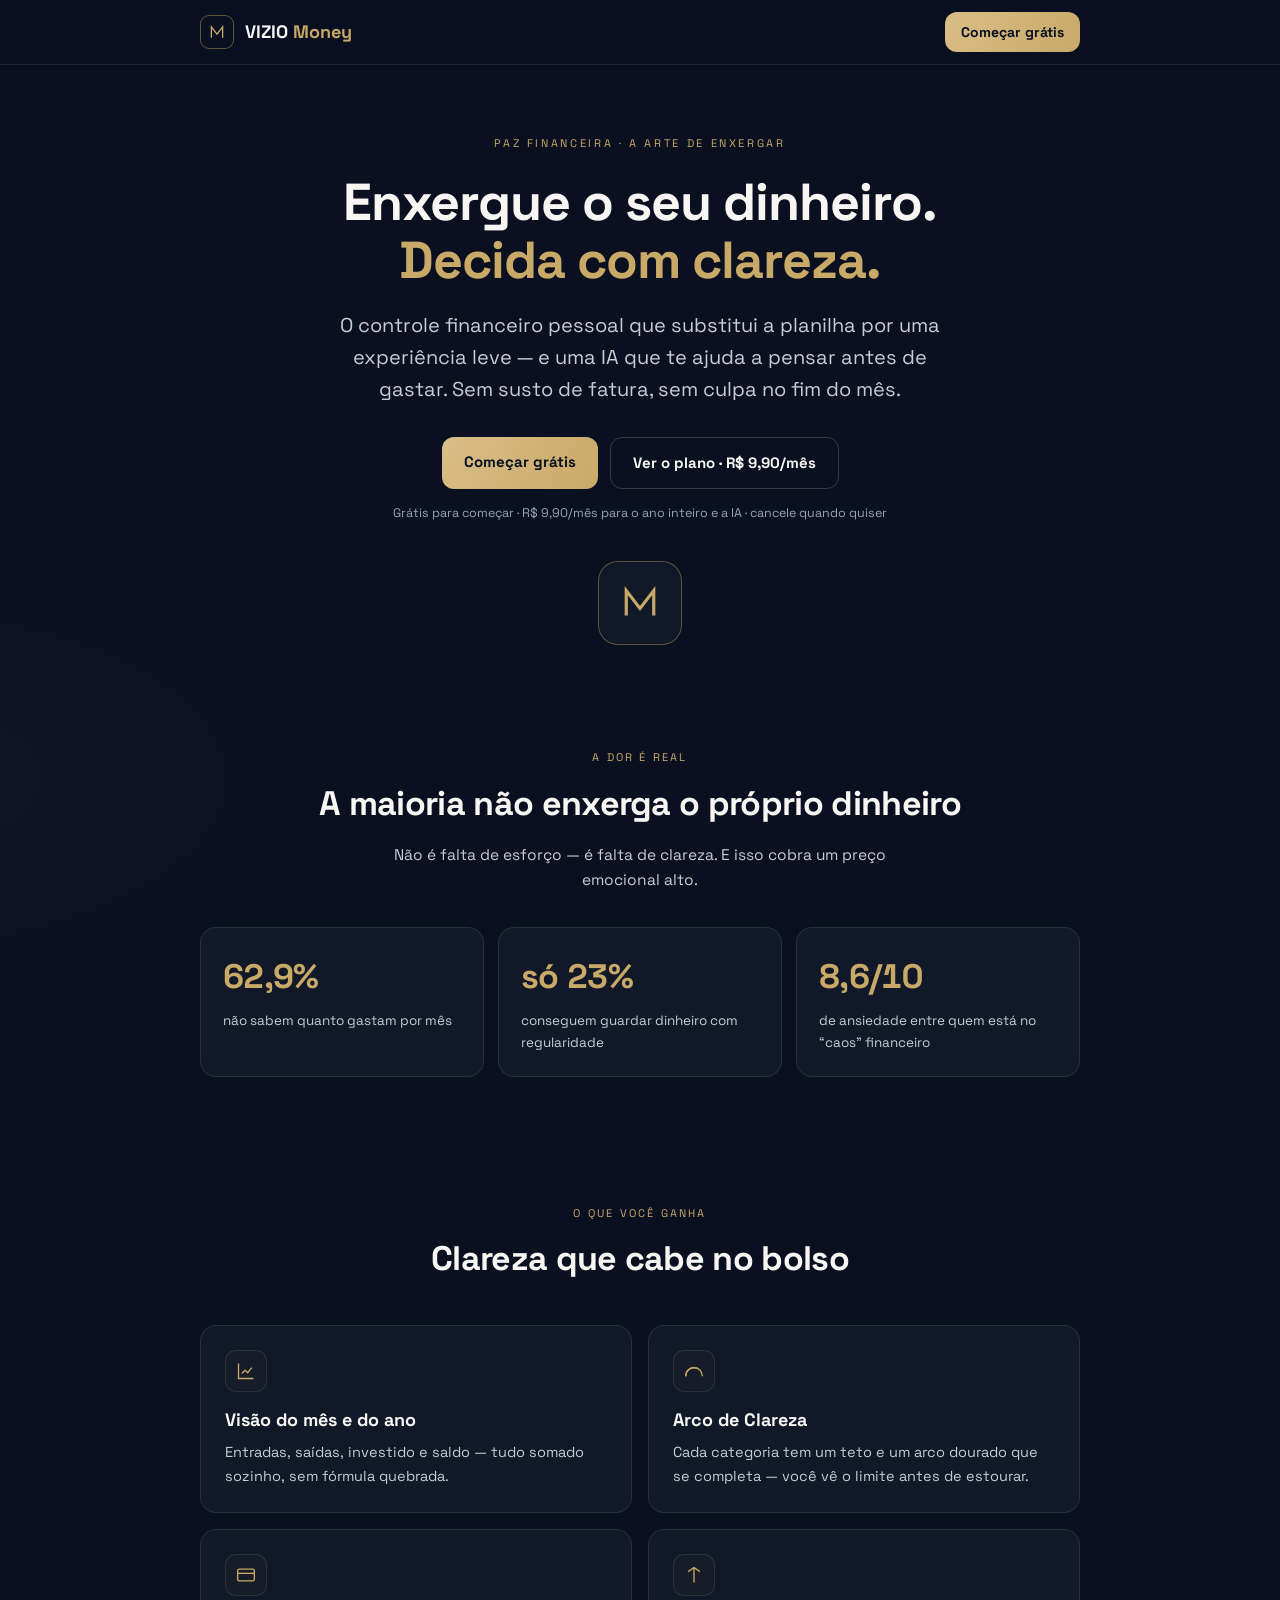
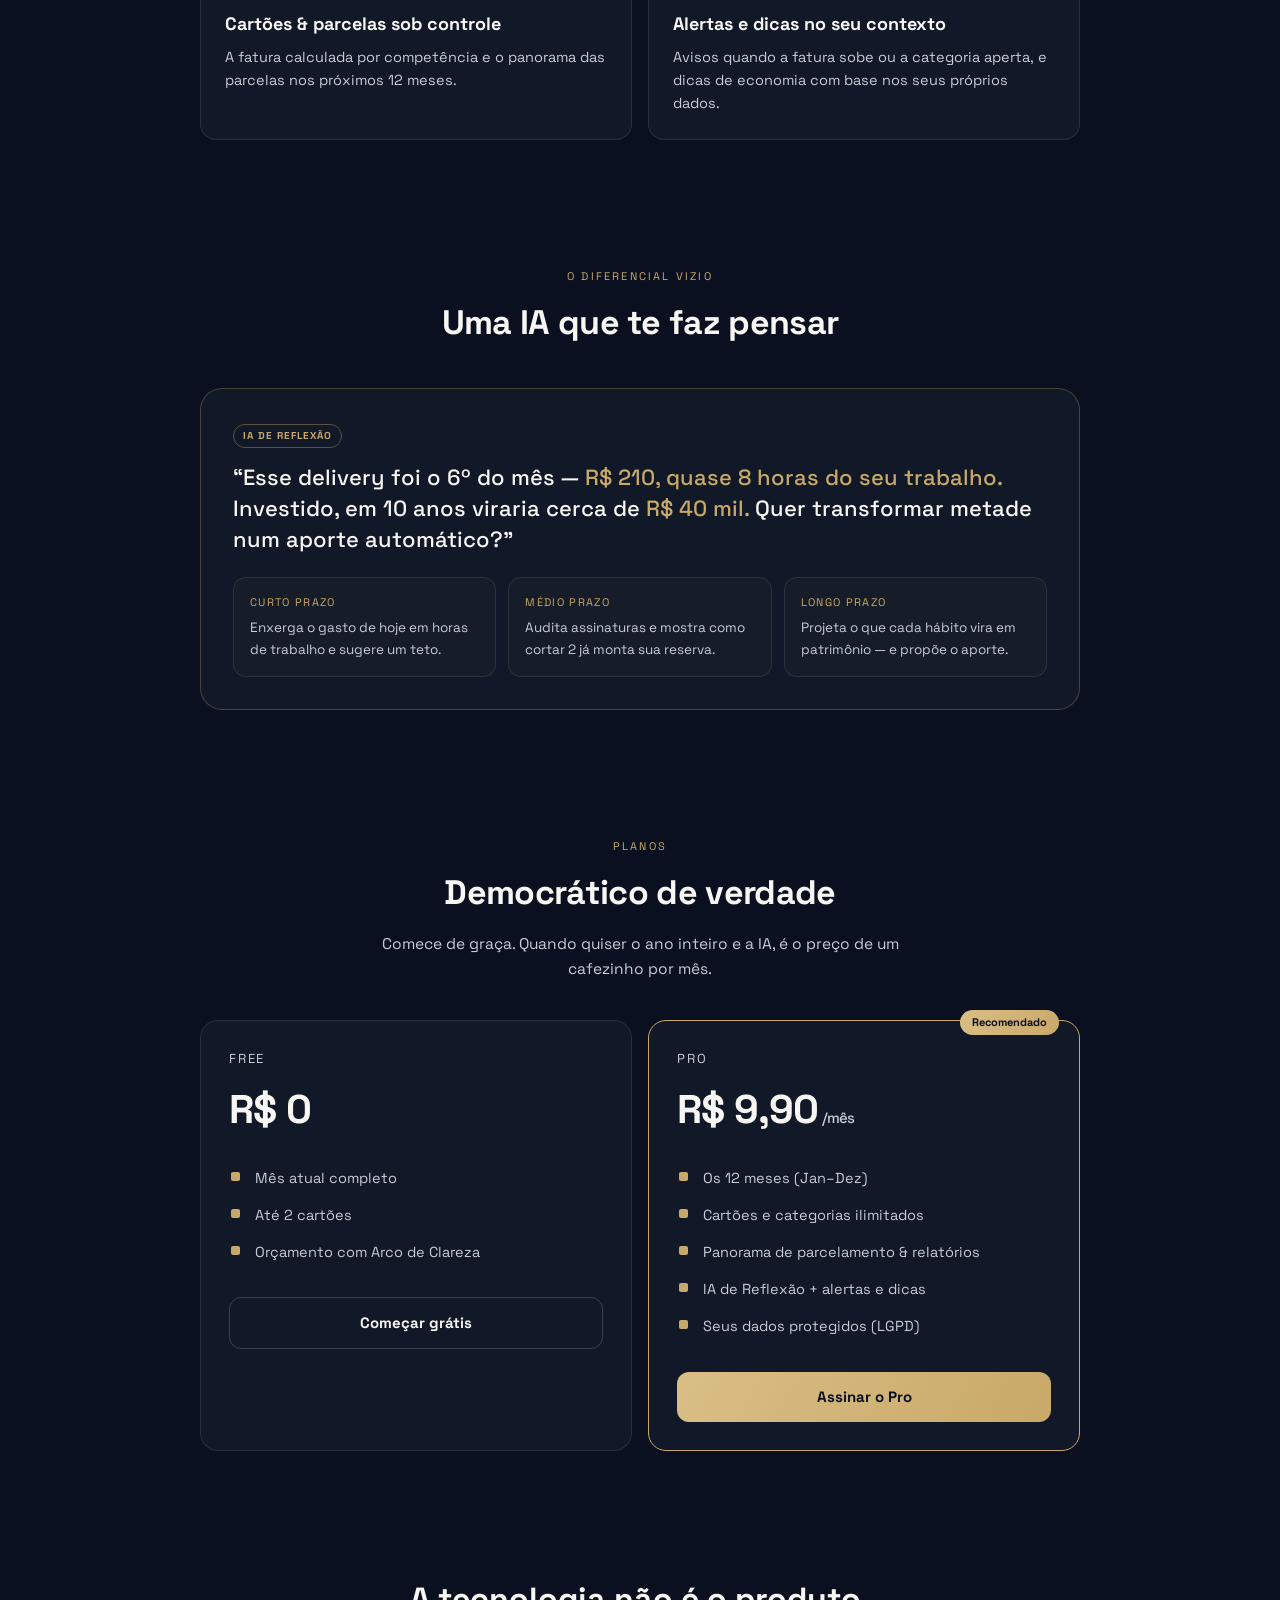
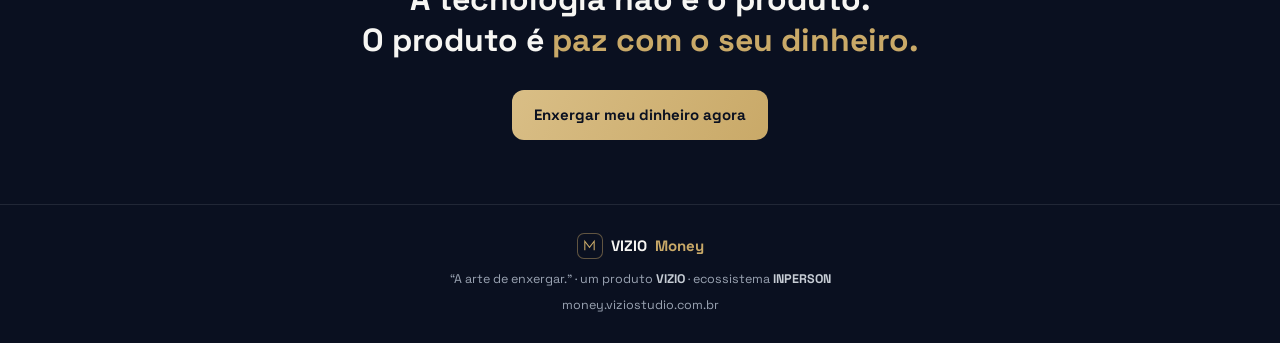
==== landing.html @ d31938aa "Deploy VIZIO Money" ====
<!DOCTYPE html>
<html lang="pt-BR">
<head>
<meta charset="UTF-8">
<meta name="viewport" content="width=device-width, initial-scale=1, viewport-fit=cover">
<meta name="theme-color" content="#0A1020">
<title>VIZIO Money — a arte de enxergar o seu dinheiro</title>
<meta name="description" content="Controle financeiro pessoal com clareza e paz. Veja para onde vai seu dinheiro, controle cartões e parcelas, e uma IA que te ajuda a decidir melhor. R$ 9,90/mês.">
<link rel="icon" href="brand/logo.svg">
<link rel="apple-touch-icon" href="brand/apple-touch-icon.png">
<link rel="preconnect" href="https://fonts.googleapis.com">
<link rel="preconnect" href="https://api.fontshare.com" crossorigin>
<link href="https://fonts.googleapis.com/css2?family=Space+Grotesk:wght@400;500;700&display=swap" rel="stylesheet">
<link rel="stylesheet" href="brand.css">
<style>
*{margin:0;padding:0;box-sizing:border-box}
html{scroll-behavior:smooth}
body{font-family:var(--font);color:var(--s600);background:var(--deep);-webkit-tap-highlight-color:transparent;
  background-image:radial-gradient(900px 380px at 100% -6%,rgba(201,169,104,.07),transparent 60%),
  radial-gradient(760px 360px at -10% 22%,rgba(199,205,213,.04),transparent 60%);line-height:1.6}
.disp{font-family:var(--font-display);color:var(--warm);letter-spacing:-.02em;line-height:1.12}
.num{font-variant-numeric:tabular-nums}
a{color:inherit;text-decoration:none}
.wrap{max-width:920px;margin:0 auto;padding:0 20px}
.sec{padding:64px 0}
@media(max-width:640px){.sec{padding:48px 0}}

/* nav */
.nav{position:sticky;top:0;z-index:30;background:rgba(10,16,32,.72);backdrop-filter:blur(12px);border-bottom:1px solid var(--line)}
.nav .row{max-width:920px;margin:0 auto;padding:12px 20px;display:flex;align-items:center;justify-content:space-between}
.mark{width:34px;height:34px;border-radius:9px;background:var(--deep);border:1px solid rgba(201,169,104,.45);display:flex;align-items:center;justify-content:center}
.brand{display:flex;align-items:center;gap:11px}
.bw{font-family:var(--font-display);font-weight:700;font-size:18px;color:var(--warm)}
.bw b{color:var(--gold)}
.btn{display:inline-block;border:none;border-radius:12px;padding:13px 22px;font-family:var(--font);font-weight:700;font-size:15px;cursor:pointer;transition:.15s;text-align:center}
.btn-gold{background:var(--grad-brand);color:#0A1020}
.btn-gold:hover{filter:brightness(1.05)}
.btn-ghost{background:transparent;color:var(--warm);border:1px solid var(--line2)}
.btn-ghost:hover{border-color:var(--gold);color:var(--gold)}
.nav .btn{padding:9px 16px;font-size:14px}
@media(max-width:520px){.nav .bw{font-size:16px} .nav .btn{padding:8px 13px;font-size:13px}}

/* hero */
.hero{text-align:center;padding:70px 0 40px}
.eyebrow{font-size:11px;letter-spacing:.24em;text-transform:uppercase;color:var(--gold);margin-bottom:20px}
.hero h1{font-size:clamp(30px,7vw,52px);color:var(--warm)}
.hero h1 .g{color:var(--gold)}
.hero p.lead{font-size:clamp(16px,2.4vw,20px);color:var(--mineral);max-width:30em;margin:20px auto 0}
.cta{display:flex;gap:12px;justify-content:center;flex-wrap:wrap;margin-top:32px}
.microcopy{font-size:12.5px;color:var(--s500);margin-top:14px}
.heroM{margin:38px auto 0;width:84px;height:84px;border-radius:20px;background:var(--night);border:1px solid rgba(201,169,104,.4);display:flex;align-items:center;justify-content:center}

/* stats */
.stats{display:grid;grid-template-columns:repeat(3,1fr);gap:14px}
@media(max-width:640px){.stats{grid-template-columns:1fr}}
.stat{background:var(--night);border:1px solid var(--line);border-radius:16px;padding:22px}
.stat .big{font-family:var(--font-display);font-weight:800;font-size:34px;color:var(--gold);letter-spacing:-.02em}
.stat .lab{font-size:13.5px;color:var(--mineral);margin-top:6px}
.section-eyebrow{font-size:11px;letter-spacing:.2em;text-transform:uppercase;color:var(--gold);text-align:center;margin-bottom:10px}
.section-title{font-family:var(--font-display);font-weight:700;font-size:clamp(24px,4vw,34px);color:var(--warm);text-align:center;letter-spacing:-.02em}
.section-sub{text-align:center;color:var(--mineral);max-width:34em;margin:12px auto 0;font-size:15.5px}

/* features */
.feats{display:grid;grid-template-columns:1fr 1fr;gap:16px;margin-top:38px}
@media(max-width:640px){.feats{grid-template-columns:1fr}}
.feat{background:var(--night);border:1px solid var(--line);border-radius:16px;padding:24px}
.feat.hi{border-color:rgba(201,169,104,.4);background:linear-gradient(180deg,rgba(201,169,104,.06),transparent)}
.feat .ic{width:42px;height:42px;border-radius:11px;background:var(--coal);border:1px solid var(--line);display:flex;align-items:center;justify-content:center;margin-bottom:14px}
.feat h3{font-family:var(--font-display);font-weight:700;font-size:18px;color:var(--warm);margin-bottom:7px}
.feat p{font-size:14.5px;color:var(--mineral)}
.feat .badge{display:inline-block;font-size:10px;font-weight:700;letter-spacing:.1em;text-transform:uppercase;color:var(--gold);border:1px solid rgba(201,169,104,.4);border-radius:999px;padding:3px 9px;margin-bottom:12px}

/* AI showcase */
.ai{background:var(--night);border:1px solid rgba(201,169,104,.3);border-radius:22px;padding:32px;margin-top:38px}
.ai .quote{font-family:var(--font-display);font-weight:500;font-size:clamp(17px,2.6vw,22px);color:var(--warm);line-height:1.4}
.ai .quote .g{color:var(--gold)}
.ai .lens{display:grid;grid-template-columns:repeat(3,1fr);gap:12px;margin-top:22px}
@media(max-width:640px){.ai .lens{grid-template-columns:1fr}}
.lensbox{background:var(--coal);border:1px solid var(--line);border-radius:13px;padding:16px}
.lensbox .t{font-size:11px;letter-spacing:.12em;text-transform:uppercase;color:var(--gold);margin-bottom:6px}
.lensbox .d{font-size:13.5px;color:var(--mineral)}

/* pricing */
.plans{display:grid;grid-template-columns:1fr 1fr;gap:16px;margin-top:38px}
@media(max-width:640px){.plans{grid-template-columns:1fr}}
.plan{background:var(--night);border:1px solid var(--line);border-radius:18px;padding:28px}
.plan.pro{border-color:var(--gold);position:relative}
.plan .tier{font-size:13px;letter-spacing:.14em;text-transform:uppercase;color:var(--mineral)}
.plan .price{font-family:var(--font-display);font-weight:800;font-size:40px;color:var(--warm);margin:8px 0 2px;letter-spacing:-.02em}
.plan .price small{font-size:15px;color:var(--mineral);font-weight:500}
.plan ul{list-style:none;margin:18px 0}
.plan li{padding:7px 0 7px 26px;position:relative;font-size:14.5px;color:var(--s600)}
.plan li::before{content:"";position:absolute;left:2px;top:12px;width:9px;height:9px;border-radius:2px;background:var(--gold)}
.plan .btn{width:100%;margin-top:8px}
.tagpro{position:absolute;top:-11px;right:20px;background:var(--grad-brand);color:#0A1020;font-size:11px;font-weight:700;padding:4px 12px;border-radius:999px}

/* closing */
.closing{text-align:center}
.closing .q{font-family:var(--font-display);font-weight:700;font-size:clamp(22px,4vw,32px);color:var(--warm);max-width:20em;margin:0 auto;line-height:1.3}
.closing .q .g{color:var(--gold)}

.foot{border-top:1px solid var(--line);padding:28px 0;color:var(--s500);font-size:12.5px;text-align:center}
.foot .bw{font-size:15px;justify-content:center;display:inline-flex;gap:8px;align-items:center;color:var(--warm)}
</style>
</head>
<body>

<nav class="nav"><div class="row">
  <a class="brand" href="#top">
    <span class="mark"><img src="brand/logo.svg" width="18" height="18" alt="VIZIO Money"></span>
    <span class="bw">VIZIO <b>Money</b></span>
  </a>
  <a class="btn btn-gold" href="index.html">Começar grátis</a>
</div></nav>

<div id="top" class="wrap">

  <header class="hero">
    <div class="eyebrow">Paz financeira · a arte de enxergar</div>
    <h1 class="disp">Enxergue o seu dinheiro.<br><span class="g">Decida com clareza.</span></h1>
    <p class="lead">O controle financeiro pessoal que substitui a planilha por uma experiência leve — e uma IA que te ajuda a pensar antes de gastar. Sem susto de fatura, sem culpa no fim do mês.</p>
    <div class="cta">
      <a class="btn btn-gold" href="index.html">Começar grátis</a>
      <a class="btn btn-ghost" href="#planos">Ver o plano · R$ 9,90/mês</a>
    </div>
    <div class="microcopy">Grátis para começar · R$ 9,90/mês para o ano inteiro e a IA · cancele quando quiser</div>
    <div class="heroM">
      <svg width="44" height="44" viewBox="0 0 32 32" aria-hidden="true"><path d="M6 25 V7 L16 20 L26 7 V25" fill="none" stroke="#C9A968" stroke-width="2.3" stroke-linejoin="miter"/></svg>
    </div>
  </header>

  <section class="sec">
    <div class="section-eyebrow">A dor é real</div>
    <h2 class="section-title">A maioria não enxerga o próprio dinheiro</h2>
    <p class="section-sub">Não é falta de esforço — é falta de clareza. E isso cobra um preço emocional alto.</p>
    <div class="stats" style="margin-top:34px">
      <div class="stat"><div class="big num">62,9%</div><div class="lab">não sabem quanto gastam por mês</div></div>
      <div class="stat"><div class="big num">só 23%</div><div class="lab">conseguem guardar dinheiro com regularidade</div></div>
      <div class="stat"><div class="big num">8,6/10</div><div class="lab">de ansiedade entre quem está no “caos” financeiro</div></div>
    </div>
  </section>

  <section class="sec">
    <div class="section-eyebrow">O que você ganha</div>
    <h2 class="section-title">Clareza que cabe no bolso</h2>
    <div class="feats">
      <div class="feat"><div class="ic"><svg width="20" height="20" viewBox="0 0 24 24" fill="none" stroke="#C9A968" stroke-width="1.6"><path d="M3 3v18h18"/><path d="M7 15l4-4 3 3 5-6"/></svg></div>
        <h3>Visão do mês e do ano</h3><p>Entradas, saídas, investido e saldo — tudo somado sozinho, sem fórmula quebrada.</p></div>
      <div class="feat"><div class="ic"><svg width="20" height="20" viewBox="0 0 46 30" fill="none" stroke="#C9A968" stroke-width="3" stroke-linecap="round"><path d="M4 26 A19 19 0 0 1 42 26"/><path d="M4 26 A19 19 0 0 1 30 9"/></svg></div>
        <h3>Arco de Clareza</h3><p>Cada categoria tem um teto e um arco dourado que se completa — você vê o limite antes de estourar.</p></div>
      <div class="feat"><div class="ic"><svg width="20" height="20" viewBox="0 0 24 24" fill="none" stroke="#C9A968" stroke-width="1.6"><rect x="2" y="5" width="20" height="14" rx="2"/><path d="M2 10h20"/></svg></div>
        <h3>Cartões & parcelas sob controle</h3><p>A fatura calculada por competência e o panorama das parcelas nos próximos 12 meses.</p></div>
      <div class="feat"><div class="ic"><svg width="20" height="20" viewBox="0 0 24 24" fill="none" stroke="#C9A968" stroke-width="1.6"><path d="M12 3v18M5 8l7-5 7 5"/></svg></div>
        <h3>Alertas e dicas no seu contexto</h3><p>Avisos quando a fatura sobe ou a categoria aperta, e dicas de economia com base nos seus próprios dados.</p></div>
    </div>
  </section>

  <section class="sec">
    <div class="section-eyebrow">O diferencial VIZIO</div>
    <h2 class="section-title">Uma IA que te faz pensar</h2>
    <div class="ai">
      <span class="badge" style="display:inline-block;font-size:10px;font-weight:700;letter-spacing:.1em;text-transform:uppercase;color:var(--gold);border:1px solid rgba(201,169,104,.4);border-radius:999px;padding:3px 9px;margin-bottom:14px">IA de Reflexão</span>
      <p class="quote">“Esse delivery foi o 6º do mês — <span class="g">R$ 210, quase 8 horas do seu trabalho.</span> Investido, em 10 anos viraria cerca de <span class="g">R$ 40 mil.</span> Quer transformar metade num aporte automático?”</p>
      <div class="lens">
        <div class="lensbox"><div class="t">Curto prazo</div><div class="d">Enxerga o gasto de hoje em horas de trabalho e sugere um teto.</div></div>
        <div class="lensbox"><div class="t">Médio prazo</div><div class="d">Audita assinaturas e mostra como cortar 2 já monta sua reserva.</div></div>
        <div class="lensbox"><div class="t">Longo prazo</div><div class="d">Projeta o que cada hábito vira em patrimônio — e propõe o aporte.</div></div>
      </div>
    </div>
  </section>

  <section class="sec" id="planos">
    <div class="section-eyebrow">Planos</div>
    <h2 class="section-title">Democrático de verdade</h2>
    <p class="section-sub">Comece de graça. Quando quiser o ano inteiro e a IA, é o preço de um cafezinho por mês.</p>
    <div class="plans">
      <div class="plan">
        <div class="tier">Free</div>
        <div class="price">R$ 0</div>
        <ul>
          <li>Mês atual completo</li>
          <li>Até 2 cartões</li>
          <li>Orçamento com Arco de Clareza</li>
        </ul>
        <a class="btn btn-ghost" href="index.html">Começar grátis</a>
      </div>
      <div class="plan pro">
        <span class="tagpro">Recomendado</span>
        <div class="tier">Pro</div>
        <div class="price">R$ 9,90<small> /mês</small></div>
        <ul>
          <li>Os 12 meses (Jan–Dez)</li>
          <li>Cartões e categorias ilimitados</li>
          <li>Panorama de parcelamento & relatórios</li>
          <li>IA de Reflexão + alertas e dicas</li>
          <li>Seus dados protegidos (LGPD)</li>
        </ul>
        <a class="btn btn-gold" href="index.html" data-stripe="placeholder">Assinar o Pro</a>
      </div>
    </div>
  </section>

  <section class="sec closing">
    <p class="q">A tecnologia não é o produto.<br>O produto é <span class="g">paz com o seu dinheiro.</span></p>
    <div class="cta" style="margin-top:28px">
      <a class="btn btn-gold" href="index.html">Enxergar meu dinheiro agora</a>
    </div>
  </section>

</div>

<footer class="foot">
  <div class="bw"><span class="mark" style="width:26px;height:26px;border-radius:7px"><img src="brand/logo.svg" width="15" height="15" alt=""></span> VIZIO <b style="color:var(--gold)">Money</b></div>
  <p style="margin-top:10px">“A arte de enxergar.” · um produto <b style="color:var(--mineral)">VIZIO</b> · ecossistema <b style="color:var(--mineral)">INPERSON</b></p>
  <p style="margin-top:6px">money.viziostudio.com.br</p>
</footer>

</body>
</html>
---- brand.css ----
/* ==========================================================================
   VIZIO MONEY — brand.css  (IDENTIDADE OFICIAL v1 · DARK PREMIUM)
   "A arte de enxergar."  ·  Categoria: Paz Financeira
   Baseado no Brand OS v0.1 do cliente + refinamento v0.2 aprovado.
   Para reskin: altere APENAS este arquivo + brand/logo.svg.
   ========================================================================== */

/* ---- Satoshi (display) via Fontshare ; Space Grotesk (UI) via Google ---- */
@font-face{font-family:'Satoshi';src:url('https://api.fontshare.com/v2/fonts/satoshi/fonts/satoshi-regular.woff2') format('woff2');font-weight:400;font-display:swap}
@font-face{font-family:'Satoshi';src:url('https://api.fontshare.com/v2/fonts/satoshi/fonts/satoshi-medium.woff2') format('woff2');font-weight:500;font-display:swap}
@font-face{font-family:'Satoshi';src:url('https://api.fontshare.com/v2/fonts/satoshi/fonts/satoshi-bold.woff2') format('woff2');font-weight:700;font-display:swap}

:root{
  /* ---- Base escura (a marca vive no escuro ~92%) ---- */
  --deep:#0A1020;      /* Azul Profundo — fundo base */
  --night:#111827;     /* Azul Noite — superfícies */
  --coal:#161C28;      /* Carvão azulado — superfície 2 / chips */
  --bg:#0A1020;
  --surface:#111827;

  /* ---- Ouro discreto (acento raro <8%: foco, valor, conquista) ---- */
  --brand:#C9A968; --brand-2:#D9BE86; --brand-deep:#B4914F;
  --brand-soft:rgba(201,169,104,.14);
  --grad-brand:linear-gradient(120deg,#D9BE86 0%,#C9A968 100%);
  --gold:#C9A968; --gold-soft:rgba(201,169,104,.14);

  /* ---- Tinta & neutros (texto claro sobre escuro) ---- */
  --warm:#F7F6F3;      /* Branco Quente */
  --sand:#EBE2D6;      /* Areia */
  --mineral:#C7CDD5;   /* Cinza Mineral */
  --ink:#F7F6F3; --s700:#E7EAF0; --s600:#C7CDD5; --s500:#9AA3B2; --s400:#6B7486;
  --s300:#2A3242; --s200:#1C2330; --s100:#161C28;
  --line:rgba(199,205,213,.12); --line2:rgba(199,205,213,.22);
  --white:#F7F6F3;

  /* ---- Semáforo financeiro (contido, dentro da paleta) ---- */
  --grow:#5FA98A; --grow-soft:rgba(95,169,138,.16);
  --amber:#C9A968; --amber-soft:rgba(201,169,104,.16);
  --pos:#5FA98A; --pos-bg:rgba(95,169,138,.16);
  --warn:#C9A968; --warn-bg:rgba(201,169,104,.16);
  --neg:#D9756A; --neg-bg:rgba(217,117,106,.16);

  /* ---- Arco de Clareza (motivo-assinatura; antes “fases da lua”) ---- */
  --arc-track:#2A3242; --arc-1:#5FA98A; --arc-2:#C9A968; --arc-3:#C9A968; --arc-4:#D9756A;
  /* compat com JS antigo (fases) — mapeadas ao arco */
  --moon-0:#2A3242; --moon-1:#5FA98A; --moon-2:#C9A968; --moon-3:#C9A968; --moon-4:#D9756A;

  /* ---- Tipografia ---- */
  --font:'Space Grotesk','Segoe UI',system-ui,-apple-system,sans-serif;
  --font-display:'Satoshi','Space Grotesk',system-ui,sans-serif;

  /* ---- Raio & sombra (sombras discretas no escuro) ---- */
  --r-sm:8px; --r-md:12px; --r-lg:16px; --r-full:999px;
  --sh-sm:0 1px 2px rgba(0,0,0,.35);
  --sh-md:0 6px 20px rgba(0,0,0,.4);
  --sh-lg:0 18px 50px rgba(0,0,0,.55);
}

/* ---- Lockup de marca (topbar) ---- */
.brand-lockup{display:inline-flex;align-items:center;gap:11px;text-decoration:none}
.brand-mark{width:34px;height:34px;border-radius:9px;background:var(--deep);border:1px solid rgba(201,169,104,.45);
  display:flex;align-items:center;justify-content:center}
.brand-mark svg,.brand-mark img{display:block}
.brand-word{font-family:var(--font-display);font-weight:700;font-size:18px;letter-spacing:.01em;color:var(--warm);line-height:1}
.brand-word b{color:var(--gold);font-weight:700}
.brand-badge{font-family:var(--font);font-size:10px;font-weight:500;color:var(--mineral)}
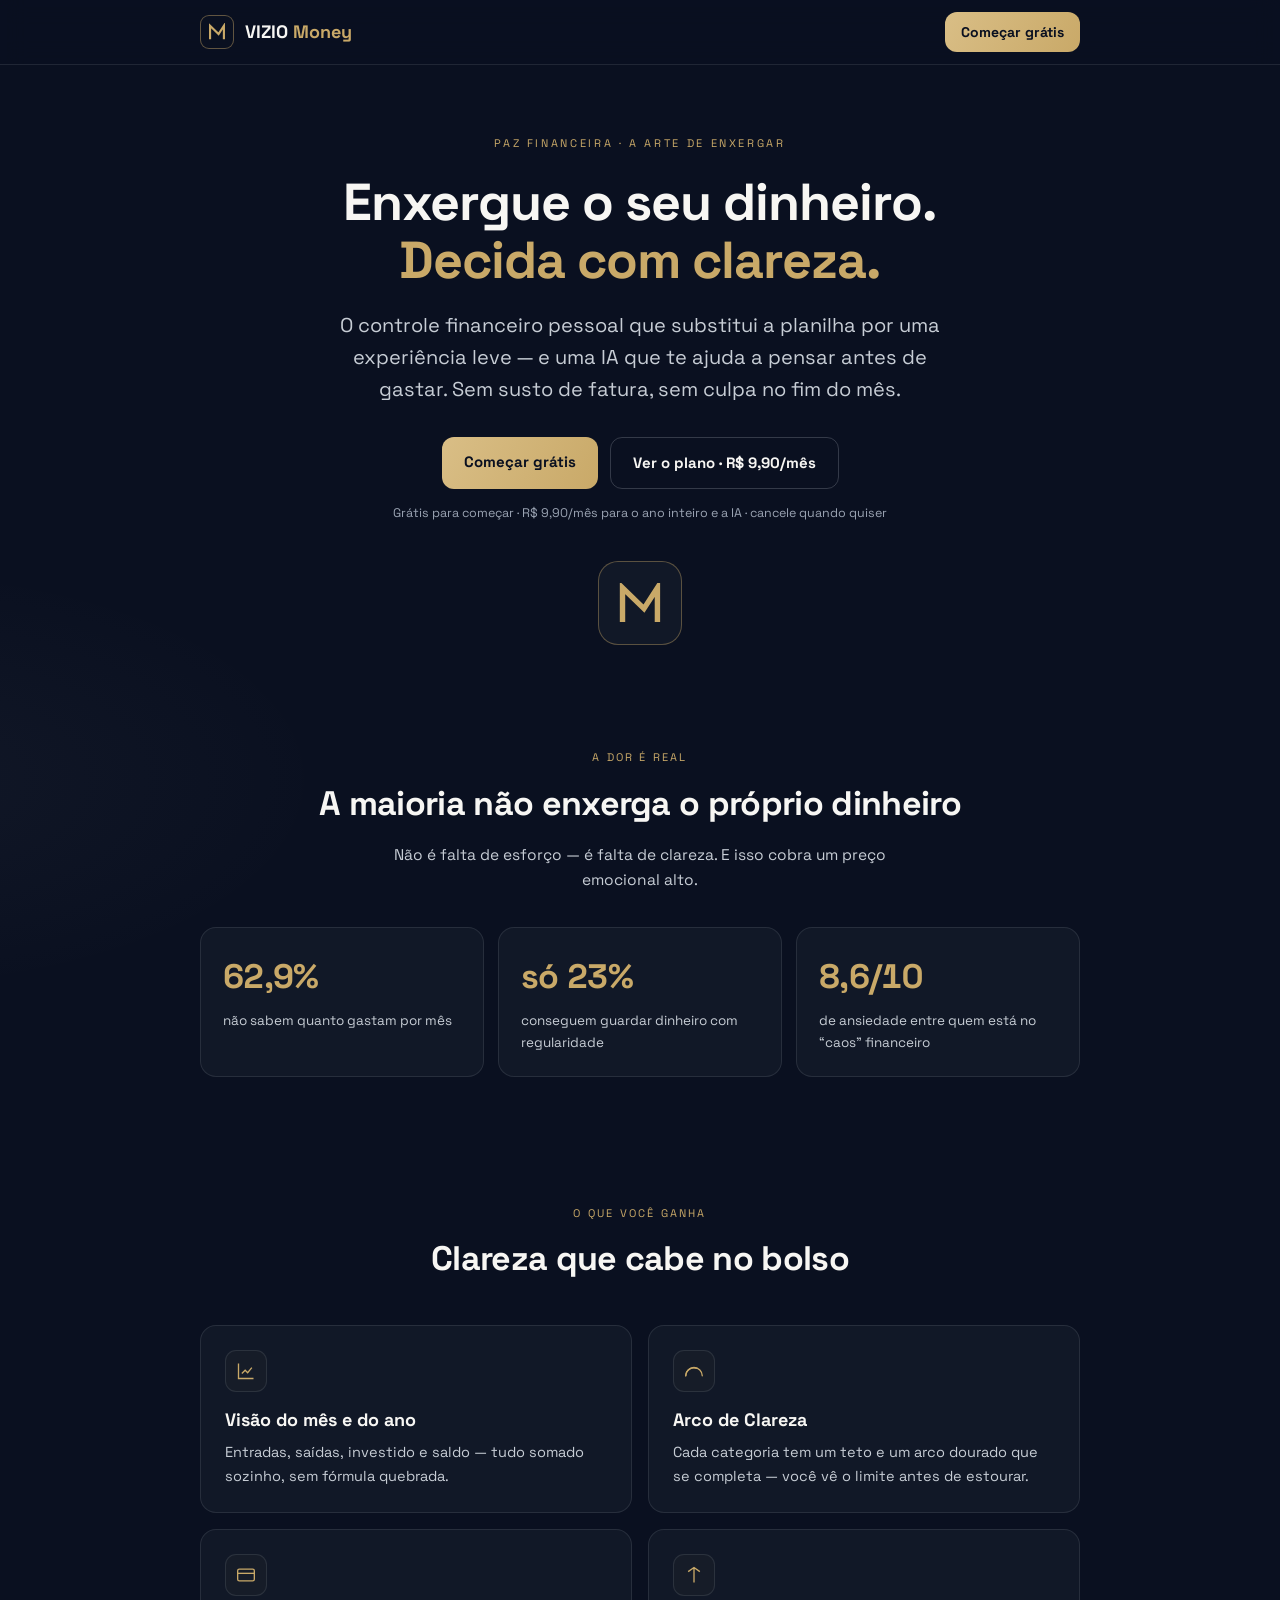
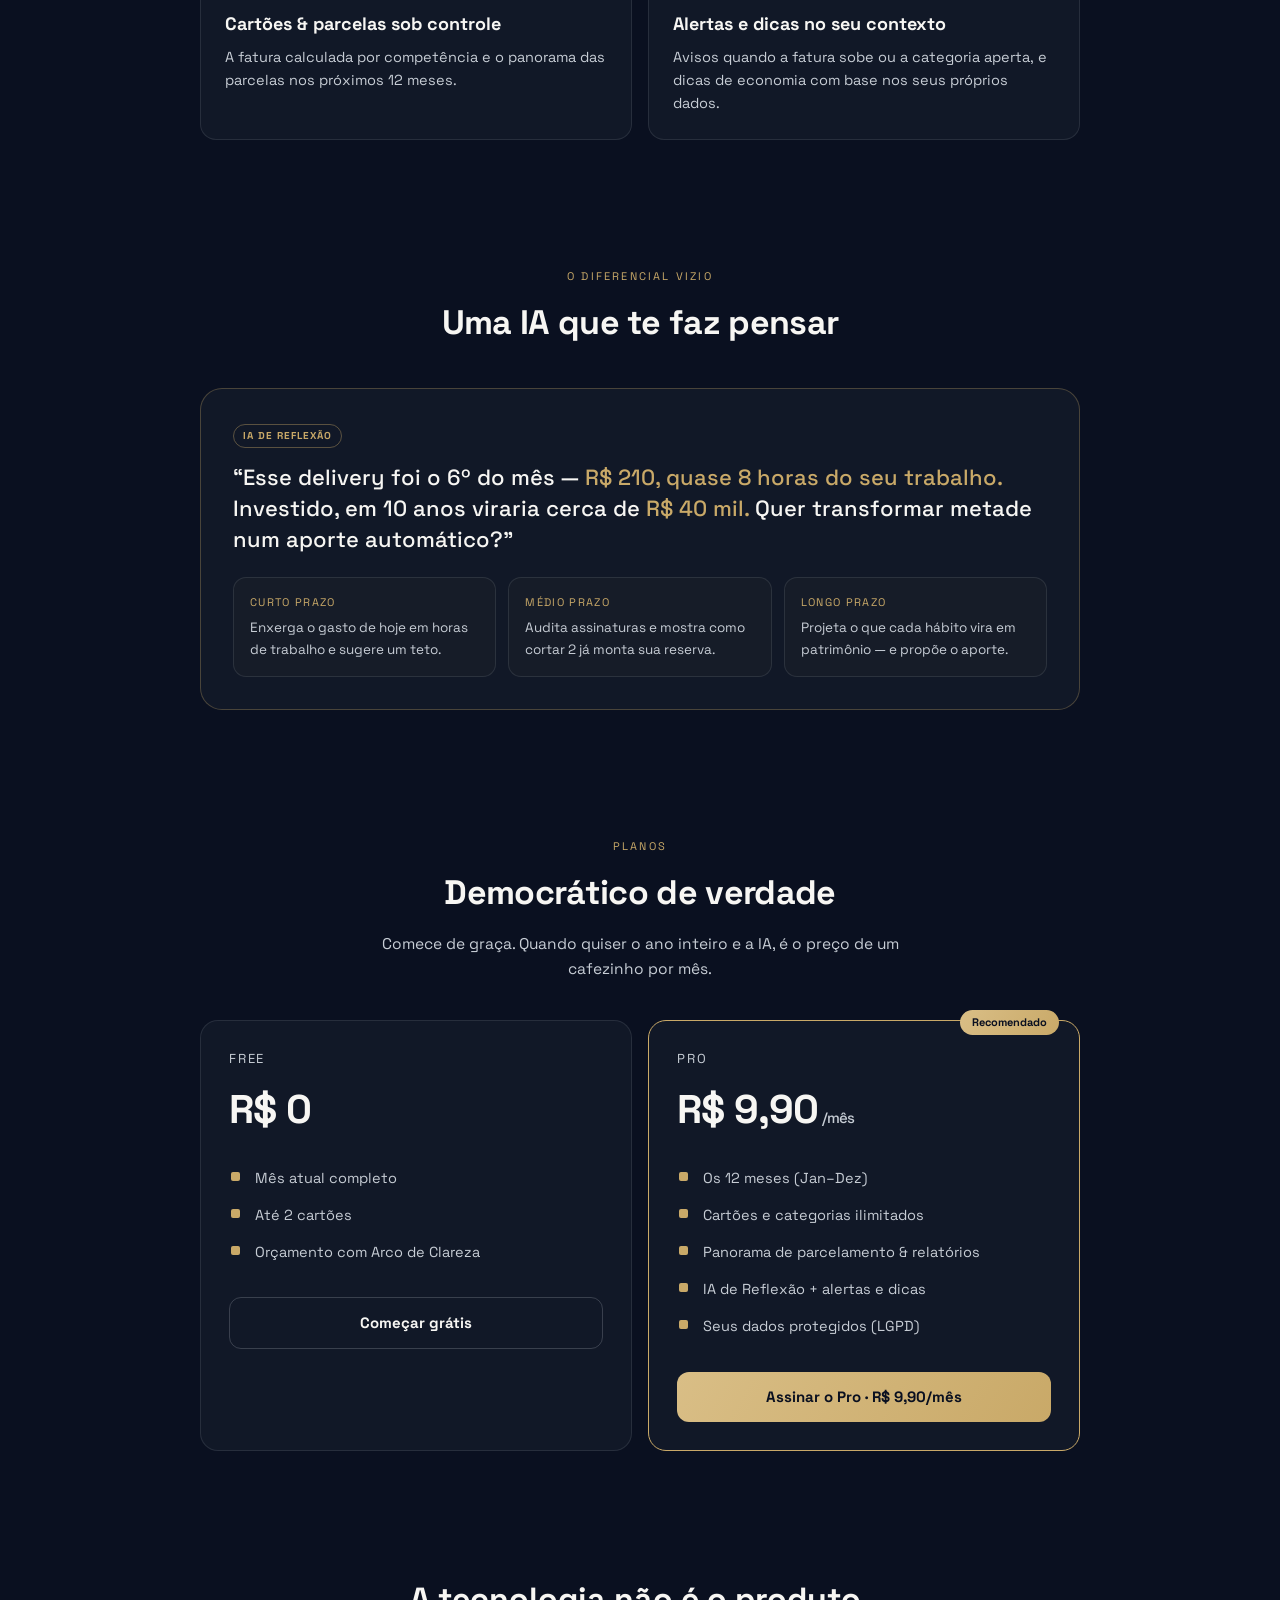
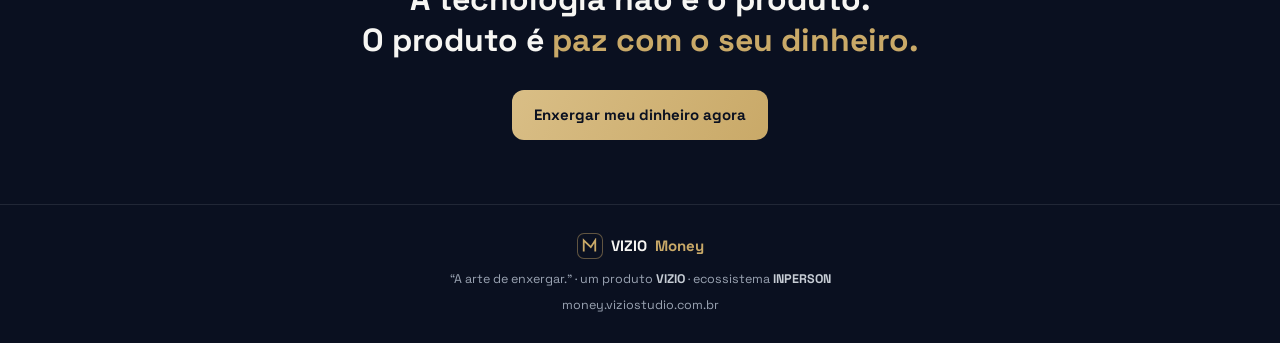
==== commit 4819ba58: "Deploy VIZIO Money" ====
--- a/landing.html
+++ b/landing.html
@@ -125,7 +125,7 @@
     </div>
     <div class="microcopy">Grátis para começar · R$ 9,90/mês para o ano inteiro e a IA · cancele quando quiser</div>
     <div class="heroM">
-      <svg width="44" height="44" viewBox="0 0 32 32" aria-hidden="true"><path d="M6 25 V7 L16 20 L26 7 V25" fill="none" stroke="#C9A968" stroke-width="2.3" stroke-linejoin="miter"/></svg>
+      <svg width="46" height="41" viewBox="-42 -32 719 646" fill="none" aria-hidden="true"><path d="M42 582 V44 L380 372 L592 44 V582" stroke="#C9A968" stroke-width="85" stroke-linejoin="miter" stroke-linecap="butt" stroke-miterlimit="12"/></svg>
     </div>
   </header>
 
@@ -195,7 +195,9 @@
           <li>IA de Reflexão + alertas e dicas</li>
           <li>Seus dados protegidos (LGPD)</li>
         </ul>
-        <a class="btn btn-gold" href="index.html" data-stripe="placeholder">Assinar o Pro</a>
+        <!-- Vai pelo app de propósito: o login vincula o pagamento ao usuário
+             (client_reference_id) para o webhook do Stripe ativar o Pro certo. -->
+        <a class="btn btn-gold" href="index.html?assinar=1">Assinar o Pro · R$ 9,90/mês</a>
       </div>
     </div>
   </section>
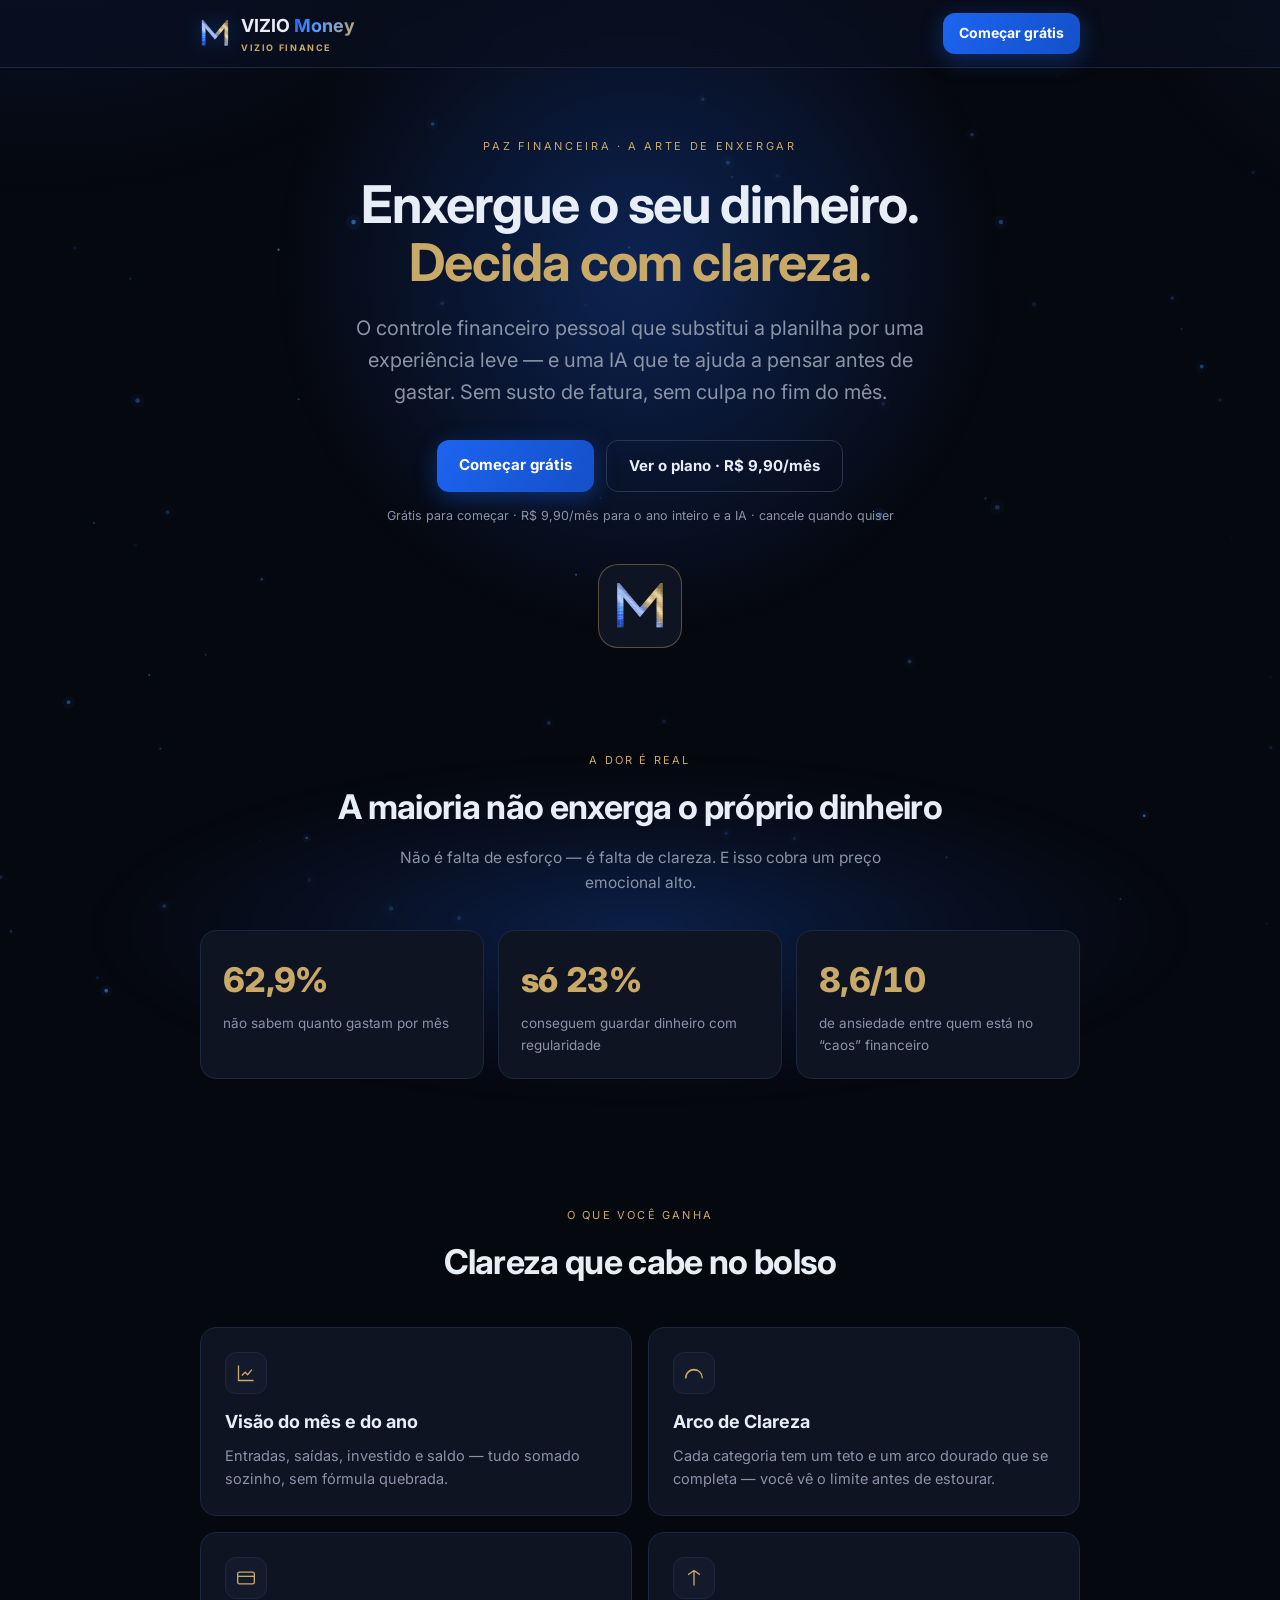
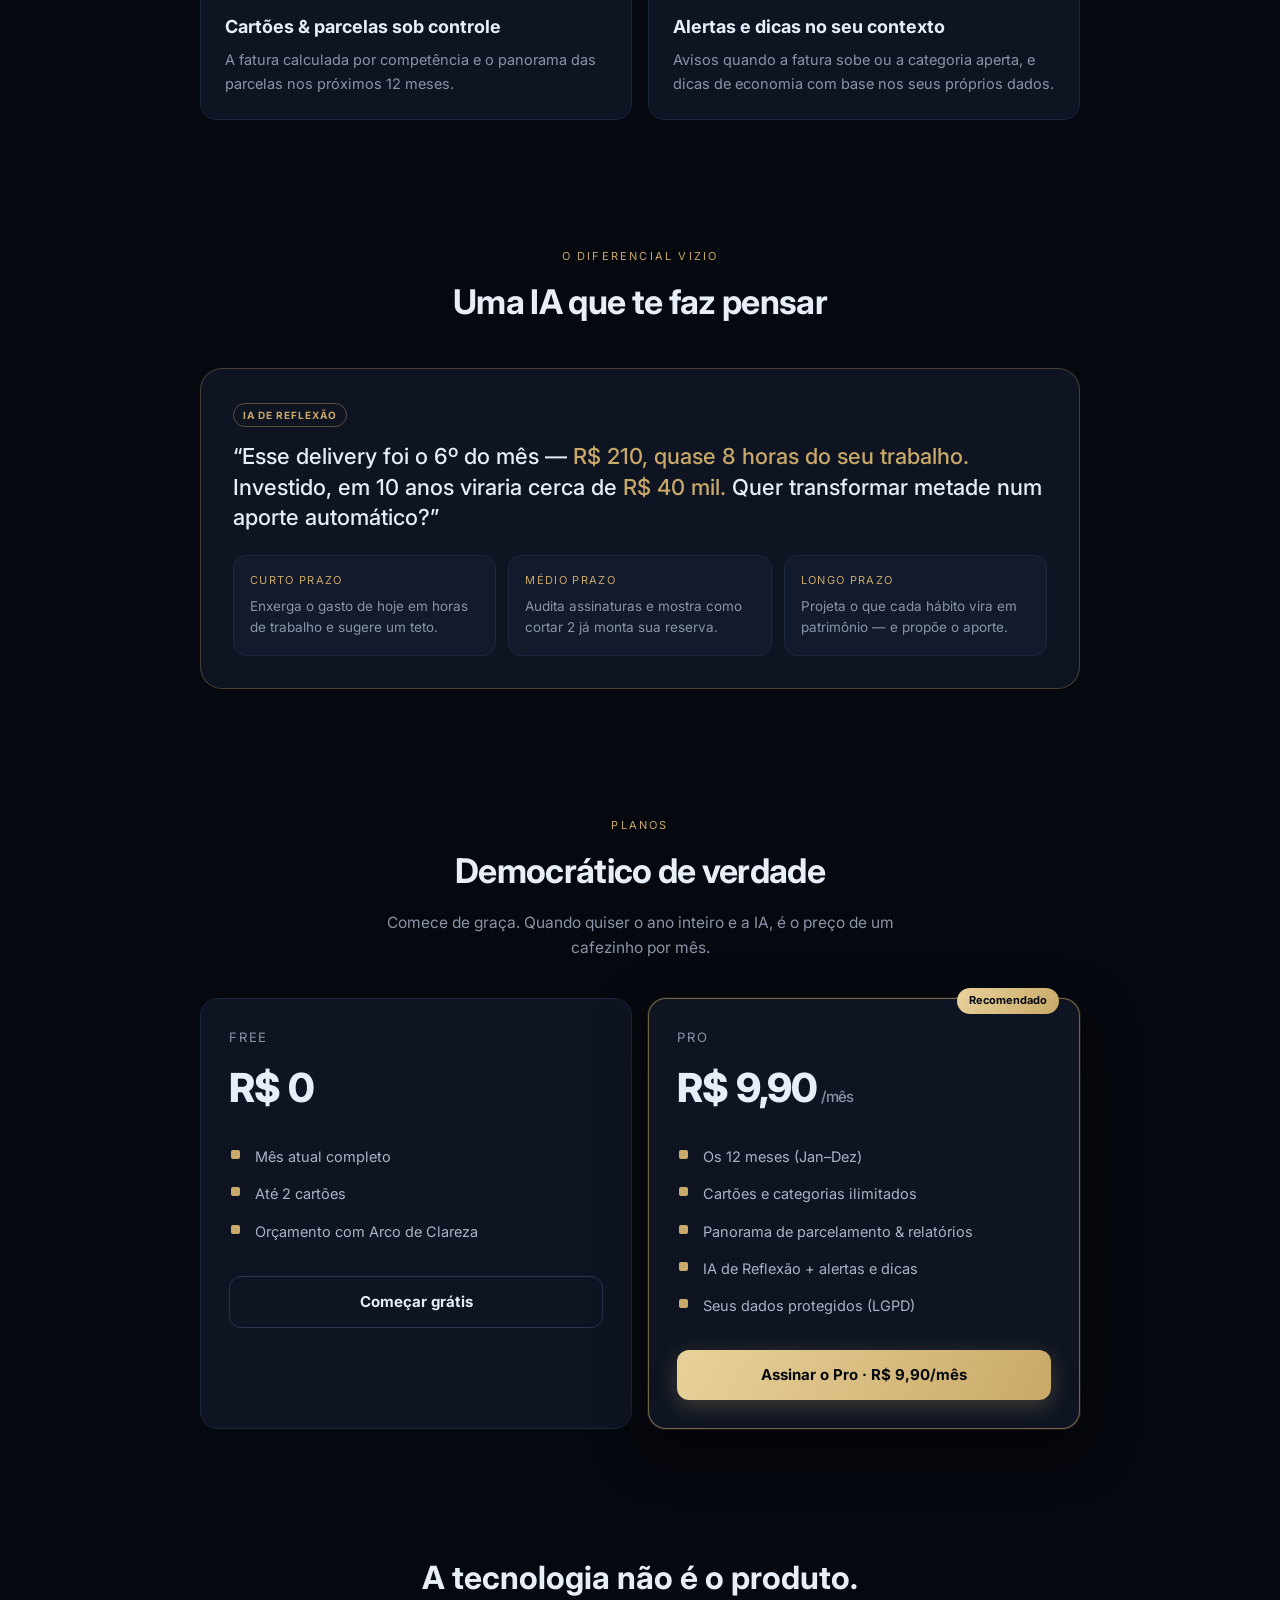
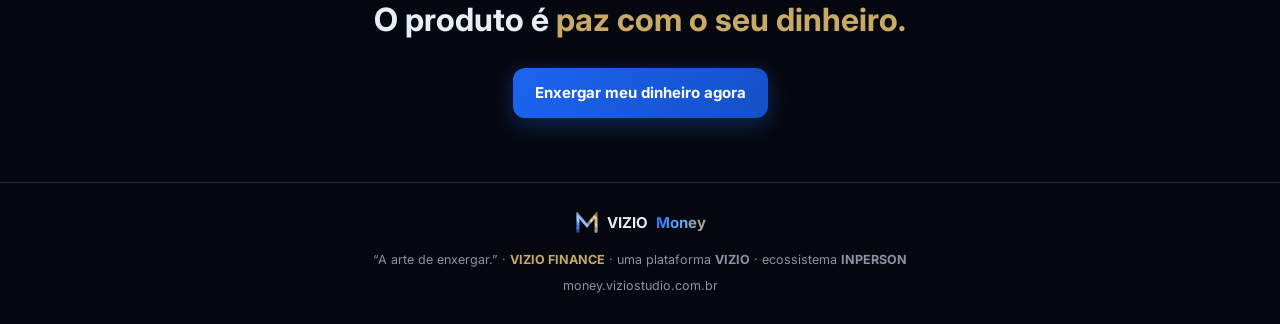
==== commit be47e452: "Deploy VIZIO Money" ====
--- a/landing.html
+++ b/landing.html
@@ -3,21 +3,21 @@
 <head>
 <meta charset="UTF-8">
 <meta name="viewport" content="width=device-width, initial-scale=1, viewport-fit=cover">
-<meta name="theme-color" content="#0A1020">
-<title>VIZIO Money — a arte de enxergar o seu dinheiro</title>
-<meta name="description" content="Controle financeiro pessoal com clareza e paz. Veja para onde vai seu dinheiro, controle cartões e parcelas, e uma IA que te ajuda a decidir melhor. R$ 9,90/mês.">
+<meta name="theme-color" content="#06080F">
+<title>VIZIO Money — VIZIO FINANCE</title>
+<meta name="description" content="Controle financeiro pessoal com clareza e paz. Veja para onde vai seu dinheiro, controle cartões e parcelas, e uma IA que te ajuda a decidir melhor. R$ 9,90/mês. Um produto VIZIO FINANCE · INPERSON.">
 <link rel="icon" href="brand/logo.svg">
 <link rel="apple-touch-icon" href="brand/apple-touch-icon.png">
 <link rel="preconnect" href="https://fonts.googleapis.com">
-<link rel="preconnect" href="https://api.fontshare.com" crossorigin>
-<link href="https://fonts.googleapis.com/css2?family=Space+Grotesk:wght@400;500;700&display=swap" rel="stylesheet">
-<link rel="stylesheet" href="brand.css">
+<link rel="preconnect" href="https://fonts.gstatic.com" crossorigin>
+<link href="https://fonts.googleapis.com/css2?family=Inter:wght@400;500;600;700;800&display=swap" rel="stylesheet">
+<link rel="stylesheet" href="brand.css?v=0.3">
 <style>
 *{margin:0;padding:0;box-sizing:border-box}
 html{scroll-behavior:smooth}
-body{font-family:var(--font);color:var(--s600);background:var(--deep);-webkit-tap-highlight-color:transparent;
-  background-image:radial-gradient(900px 380px at 100% -6%,rgba(201,169,104,.07),transparent 60%),
-  radial-gradient(760px 360px at -10% 22%,rgba(199,205,213,.04),transparent 60%);line-height:1.6}
+/* A luz vem do MODO AURA v3 (aura.js), não de gradientes locais. */
+body{font-family:var(--font);color:var(--s600);background:var(--deep);-webkit-tap-highlight-color:transparent;line-height:1.6}
+.nav,.wrap,.foot{position:relative;z-index:1}   /* conteúdo acima da luz (regra AURA) */
 .disp{font-family:var(--font-display);color:var(--warm);letter-spacing:-.02em;line-height:1.12}
 .num{font-variant-numeric:tabular-nums}
 a{color:inherit;text-decoration:none}
@@ -33,10 +33,13 @@
 .bw{font-family:var(--font-display);font-weight:700;font-size:18px;color:var(--warm)}
 .bw b{color:var(--gold)}
 .btn{display:inline-block;border:none;border-radius:12px;padding:13px 22px;font-family:var(--font);font-weight:700;font-size:15px;cursor:pointer;transition:.15s;text-align:center}
-.btn-gold{background:var(--grad-brand);color:#0A1020}
-.btn-gold:hover{filter:brightness(1.05)}
+/* Azul = ação da marca. Ouro = dinheiro (assinar/valor). Nunca trocar. */
+.btn-gold{background:var(--grad-brand);color:#fff;box-shadow:0 6px 22px rgba(28,100,240,.35)}
+.btn-gold:hover{filter:brightness(1.08)}
+.btn-money{background:var(--grad-gold);color:#06080F;box-shadow:0 6px 22px rgba(201,169,104,.28)}
+.btn-money:hover{filter:brightness(1.05)}
 .btn-ghost{background:transparent;color:var(--warm);border:1px solid var(--line2)}
-.btn-ghost:hover{border-color:var(--gold);color:var(--gold)}
+.btn-ghost:hover{border-color:var(--brand-2);color:var(--brand-2)}
 .nav .btn{padding:9px 16px;font-size:14px}
 @media(max-width:520px){.nav .bw{font-size:16px} .nav .btn{padding:8px 13px;font-size:13px}}
 
@@ -84,7 +87,7 @@
 .plans{display:grid;grid-template-columns:1fr 1fr;gap:16px;margin-top:38px}
 @media(max-width:640px){.plans{grid-template-columns:1fr}}
 .plan{background:var(--night);border:1px solid var(--line);border-radius:18px;padding:28px}
-.plan.pro{border-color:var(--gold);position:relative}
+.plan.pro{border-color:rgba(201,169,104,.55);position:relative;box-shadow:0 0 0 1px rgba(201,169,104,.12),0 18px 50px rgba(0,0,0,.5)}
 .plan .tier{font-size:13px;letter-spacing:.14em;text-transform:uppercase;color:var(--mineral)}
 .plan .price{font-family:var(--font-display);font-weight:800;font-size:40px;color:var(--warm);margin:8px 0 2px;letter-spacing:-.02em}
 .plan .price small{font-size:15px;color:var(--mineral);font-weight:500}
@@ -92,7 +95,7 @@
 .plan li{padding:7px 0 7px 26px;position:relative;font-size:14.5px;color:var(--s600)}
 .plan li::before{content:"";position:absolute;left:2px;top:12px;width:9px;height:9px;border-radius:2px;background:var(--gold)}
 .plan .btn{width:100%;margin-top:8px}
-.tagpro{position:absolute;top:-11px;right:20px;background:var(--grad-brand);color:#0A1020;font-size:11px;font-weight:700;padding:4px 12px;border-radius:999px}
+.tagpro{position:absolute;top:-11px;right:20px;background:var(--grad-gold);color:#06080F;font-size:11px;font-weight:700;padding:4px 12px;border-radius:999px}
 
 /* closing */
 .closing{text-align:center}
@@ -101,14 +104,35 @@
 
 .foot{border-top:1px solid var(--line);padding:28px 0;color:var(--s500);font-size:12.5px;text-align:center}
 .foot .bw{font-size:15px;justify-content:center;display:inline-flex;gap:8px;align-items:center;color:var(--warm)}
+
+/* ---------- Revisão mobile ---------- */
+.nav .row{padding-top:calc(12px + env(safe-area-inset-top))}
+.wrap{padding-left:calc(20px + env(safe-area-inset-left));padding-right:calc(20px + env(safe-area-inset-right))}
+@media (pointer:coarse){
+  .btn{min-height:48px;display:inline-flex;align-items:center;justify-content:center}
+  .nav .btn{min-height:42px}
+}
+@media(max-width:640px){
+  .hero{padding:44px 0 28px}
+  .cta{flex-direction:column}
+  .cta .btn{width:100%}                    /* polegar alcança a largura toda */
+  .stat .big{font-size:30px}
+  .ai{padding:22px 18px;border-radius:18px}
+  .plan{padding:22px 20px}
+  .foot{padding-bottom:calc(28px + env(safe-area-inset-bottom))}
+}
 </style>
 </head>
 <body>
 
 <nav class="nav"><div class="row">
   <a class="brand" href="#top">
-    <span class="mark"><img src="brand/logo.svg" width="18" height="18" alt="VIZIO Money"></span>
-    <span class="bw">VIZIO <b>Money</b></span>
+    <img src="brand/logo.svg?v=0.3" width="30" height="27" alt="VIZIO Money"
+         style="filter:drop-shadow(0 0 10px rgba(28,100,240,.45))">
+    <span>
+      <span class="bw">VIZIO <b style="background:var(--grad-money);-webkit-background-clip:text;background-clip:text;-webkit-text-fill-color:transparent">Money</b></span>
+      <span style="display:block;font-size:9px;font-weight:700;letter-spacing:.18em;text-transform:uppercase;color:var(--gold)">VIZIO Finance</span>
+    </span>
   </a>
   <a class="btn btn-gold" href="index.html">Começar grátis</a>
 </div></nav>
@@ -125,7 +149,7 @@
     </div>
     <div class="microcopy">Grátis para começar · R$ 9,90/mês para o ano inteiro e a IA · cancele quando quiser</div>
     <div class="heroM">
-      <svg width="46" height="41" viewBox="-42 -32 719 646" fill="none" aria-hidden="true"><path d="M42 582 V44 L380 372 L592 44 V582" stroke="#C9A968" stroke-width="85" stroke-linejoin="miter" stroke-linecap="butt" stroke-miterlimit="12"/></svg>
+      <img src="brand/logo.svg?v=0.3" width="52" height="47" alt="VIZIO Money">
     </div>
   </header>
 
@@ -197,7 +221,7 @@
         </ul>
         <!-- Vai pelo app de propósito: o login vincula o pagamento ao usuário
              (client_reference_id) para o webhook do Stripe ativar o Pro certo. -->
-        <a class="btn btn-gold" href="index.html?assinar=1">Assinar o Pro · R$ 9,90/mês</a>
+        <a class="btn btn-money" href="index.html?assinar=1">Assinar o Pro · R$ 9,90/mês</a>
       </div>
     </div>
   </section>
@@ -212,10 +236,13 @@
 </div>
 
 <footer class="foot">
-  <div class="bw"><span class="mark" style="width:26px;height:26px;border-radius:7px"><img src="brand/logo.svg" width="15" height="15" alt=""></span> VIZIO <b style="color:var(--gold)">Money</b></div>
-  <p style="margin-top:10px">“A arte de enxergar.” · um produto <b style="color:var(--mineral)">VIZIO</b> · ecossistema <b style="color:var(--mineral)">INPERSON</b></p>
+  <div class="bw"><img src="brand/logo.svg?v=0.3" width="24" height="22" alt=""> VIZIO <b style="background:var(--grad-money);-webkit-background-clip:text;background-clip:text;-webkit-text-fill-color:transparent">Money</b></div>
+  <p style="margin-top:10px">“A arte de enxergar.” · <b style="color:var(--gold)">VIZIO FINANCE</b> · uma plataforma <b style="color:var(--mineral)">VIZIO</b> · ecossistema <b style="color:var(--mineral)">INPERSON</b></p>
   <p style="margin-top:6px">money.viziostudio.com.br</p>
 </footer>
 
+<!-- MODO AURA v3 · luz da marca (padrão canônico VIZIO) -->
+<script>window.VZ_ACCENT = '#1C64F0';</script>
+<script src="aura.js?v=3"></script>
 </body>
 </html>
--- a/brand.css
+++ b/brand.css
@@ -1,66 +1,73 @@
 /* ==========================================================================
-   VIZIO MONEY — brand.css  (IDENTIDADE OFICIAL v1 · DARK PREMIUM)
-   "A arte de enxergar."  ·  Categoria: Paz Financeira
-   Baseado no Brand OS v0.1 do cliente + refinamento v0.2 aprovado.
+   VIZIO MONEY — brand.css  ·  IDENTIDADE v0.3 (OFICIAL)
+   INPERSON → VIZIO → VIZIO FINANCE → Money
+   Base: tokens oficiais VIZIO (azul #1C64F0 · Inter · modo Premium #06080F)
+   Acento: OURO #C9A968 — reservado ao dinheiro (saldo, patrimônio, conquista).
+   Luz: MODO AURA v3 (aura.js) — window.VZ_ACCENT = #1C64F0
    Para reskin: altere APENAS este arquivo + brand/logo.svg.
    ========================================================================== */
 
-/* ---- Satoshi (display) via Fontshare ; Space Grotesk (UI) via Google ---- */
-@font-face{font-family:'Satoshi';src:url('https://api.fontshare.com/v2/fonts/satoshi/fonts/satoshi-regular.woff2') format('woff2');font-weight:400;font-display:swap}
-@font-face{font-family:'Satoshi';src:url('https://api.fontshare.com/v2/fonts/satoshi/fonts/satoshi-medium.woff2') format('woff2');font-weight:500;font-display:swap}
-@font-face{font-family:'Satoshi';src:url('https://api.fontshare.com/v2/fonts/satoshi/fonts/satoshi-bold.woff2') format('woff2');font-weight:700;font-display:swap}
+:root{
+  /* ---- Azul de marca (OFICIAL VIZIO) ---- */
+  --vz-blue-50:#EAF1FE; --vz-blue-200:#A9C8FB; --vz-blue-400:#5AA0FF;
+  --vz-blue-500:#3C94FC; --vz-blue-600:#1C64F0; --vz-blue-700:#1450C8; --vz-blue-800:#103FA0;
+  --blue:#1C64F0;            /* lido pelo aura.js como acento */
+  --brand:#1C64F0; --brand-2:#5AA0FF; --brand-deep:#1450C8;
+  --brand-soft:rgba(28,100,240,.16);
+  --grad-brand:linear-gradient(120deg,#1C64F0 0%,#1450C8 100%);
 
-:root{
-  /* ---- Base escura (a marca vive no escuro ~92%) ---- */
-  --deep:#0A1020;      /* Azul Profundo — fundo base */
-  --night:#111827;     /* Azul Noite — superfícies */
-  --coal:#161C28;      /* Carvão azulado — superfície 2 / chips */
-  --bg:#0A1020;
-  --surface:#111827;
+  /* ---- Ouro FINANCE (acento raro: só dinheiro) ---- */
+  --gold:#C9A968; --gold-2:#E8D29A; --gold-deep:#8A6E3A;
+  --gold-soft:rgba(201,169,104,.14);
+  --grad-gold:linear-gradient(120deg,#E8D29A 0%,#C9A968 100%);
+  --grad-money:linear-gradient(120deg,#1C64F0 0%,#5AA0FF 45%,#C9A968 100%);
 
-  /* ---- Ouro discreto (acento raro <8%: foco, valor, conquista) ---- */
-  --brand:#C9A968; --brand-2:#D9BE86; --brand-deep:#B4914F;
-  --brand-soft:rgba(201,169,104,.14);
-  --grad-brand:linear-gradient(120deg,#D9BE86 0%,#C9A968 100%);
-  --gold:#C9A968; --gold-soft:rgba(201,169,104,.14);
+  /* ---- Modo Premium (base escura oficial) ---- */
+  --deep:#06080F;            /* preto azulado oficial VIZIO */
+  --night:#0E1422;           /* superfície */
+  --coal:#131A2B;            /* superfície 2 / chips */
+  --bg:#06080F; --surface:#0E1422;
 
-  /* ---- Tinta & neutros (texto claro sobre escuro) ---- */
-  --warm:#F7F6F3;      /* Branco Quente */
-  --sand:#EBE2D6;      /* Areia */
-  --mineral:#C7CDD5;   /* Cinza Mineral */
-  --ink:#F7F6F3; --s700:#E7EAF0; --s600:#C7CDD5; --s500:#9AA3B2; --s400:#6B7486;
-  --s300:#2A3242; --s200:#1C2330; --s100:#161C28;
-  --line:rgba(199,205,213,.12); --line2:rgba(199,205,213,.22);
-  --white:#F7F6F3;
+  /* ---- Tinta & neutros ---- */
+  --warm:#E8EEF8; --mineral:#8A94A6; --metal:#B0B0B0;
+  --ink:#E8EEF8; --s700:#D6DEEC; --s600:#A9B3C4; --s500:#8A94A6; --s400:#6A7387;
+  --s300:#1C2740; --s200:#161E31; --s100:#131A2B;
+  --line:#1C2740; --line2:#2A3550;
+  --white:#E8EEF8;
 
-  /* ---- Semáforo financeiro (contido, dentro da paleta) ---- */
-  --grow:#5FA98A; --grow-soft:rgba(95,169,138,.16);
+  /* ---- Semáforo financeiro ---- */
+  --grow:#16A34A; --grow-soft:rgba(22,163,74,.16);
   --amber:#C9A968; --amber-soft:rgba(201,169,104,.16);
-  --pos:#5FA98A; --pos-bg:rgba(95,169,138,.16);
+  --pos:#2FBF71; --pos-bg:rgba(47,191,113,.14);
   --warn:#C9A968; --warn-bg:rgba(201,169,104,.16);
-  --neg:#D9756A; --neg-bg:rgba(217,117,106,.16);
+  --neg:#F0616D; --neg-bg:rgba(240,97,109,.14);
 
-  /* ---- Arco de Clareza (motivo-assinatura; antes “fases da lua”) ---- */
-  --arc-track:#2A3242; --arc-1:#5FA98A; --arc-2:#C9A968; --arc-3:#C9A968; --arc-4:#D9756A;
-  /* compat com JS antigo (fases) — mapeadas ao arco */
-  --moon-0:#2A3242; --moon-1:#5FA98A; --moon-2:#C9A968; --moon-3:#C9A968; --moon-4:#D9756A;
+  /* ---- Arco de Clareza (motivo-assinatura) ---- */
+  --arc-track:#1C2740; --arc-1:#2FBF71; --arc-2:#C9A968; --arc-3:#C9A968; --arc-4:#F0616D;
+  --moon-0:#1C2740; --moon-1:#2FBF71; --moon-2:#C9A968; --moon-3:#C9A968; --moon-4:#F0616D;
 
-  /* ---- Tipografia ---- */
-  --font:'Space Grotesk','Segoe UI',system-ui,-apple-system,sans-serif;
-  --font-display:'Satoshi','Space Grotesk',system-ui,sans-serif;
+  /* ---- Tipografia (Inter é a oficial VIZIO) ---- */
+  --font:'Inter','Segoe UI',system-ui,-apple-system,sans-serif;
+  --font-display:'Inter','Segoe UI',system-ui,sans-serif;
+  --vz-tracking-brand:.12em;
 
-  /* ---- Raio & sombra (sombras discretas no escuro) ---- */
-  --r-sm:8px; --r-md:12px; --r-lg:16px; --r-full:999px;
-  --sh-sm:0 1px 2px rgba(0,0,0,.35);
-  --sh-md:0 6px 20px rgba(0,0,0,.4);
-  --sh-lg:0 18px 50px rgba(0,0,0,.55);
+  /* ---- Raio & sombra ---- */
+  --r-sm:6px; --r-md:10px; --r-lg:16px; --r-full:999px;
+  --sh-sm:0 1px 2px rgba(0,0,0,.4);
+  --sh-md:0 6px 20px rgba(0,0,0,.45);
+  --sh-lg:0 18px 50px rgba(0,0,0,.6);
 }
 
-/* ---- Lockup de marca (topbar) ---- */
+/* ---- Lockup de marca ---- */
 .brand-lockup{display:inline-flex;align-items:center;gap:11px;text-decoration:none}
-.brand-mark{width:34px;height:34px;border-radius:9px;background:var(--deep);border:1px solid rgba(201,169,104,.45);
-  display:flex;align-items:center;justify-content:center}
+.brand-mark{width:34px;height:34px;border-radius:9px;background:transparent;border:none;
+  display:flex;align-items:center;justify-content:center;
+  filter:drop-shadow(0 0 10px rgba(28,100,240,.45)) drop-shadow(0 6px 16px rgba(201,169,104,.20))}
 .brand-mark svg,.brand-mark img{display:block}
-.brand-word{font-family:var(--font-display);font-weight:700;font-size:18px;letter-spacing:.01em;color:var(--warm);line-height:1}
-.brand-word b{color:var(--gold);font-weight:700}
-.brand-badge{font-family:var(--font);font-size:10px;font-weight:500;color:var(--mineral)}
+.brand-word{font-family:var(--font-display);font-weight:800;font-size:18px;letter-spacing:-.01em;color:var(--warm);line-height:1}
+/* "Money" recebe o metal azul->ouro do símbolo */
+.brand-word b{font-weight:800;background:var(--grad-money);-webkit-background-clip:text;background-clip:text;-webkit-text-fill-color:transparent}
+.brand-badge{font-family:var(--font);font-size:9px;font-weight:700;letter-spacing:.18em;text-transform:uppercase;color:var(--gold)}
+
+/* ---- AURA: conteúdo sempre acima da luz (regra do padrão v3) ---- */
+.topbar,.wrap,.overlay,.toast{position:relative;z-index:1}
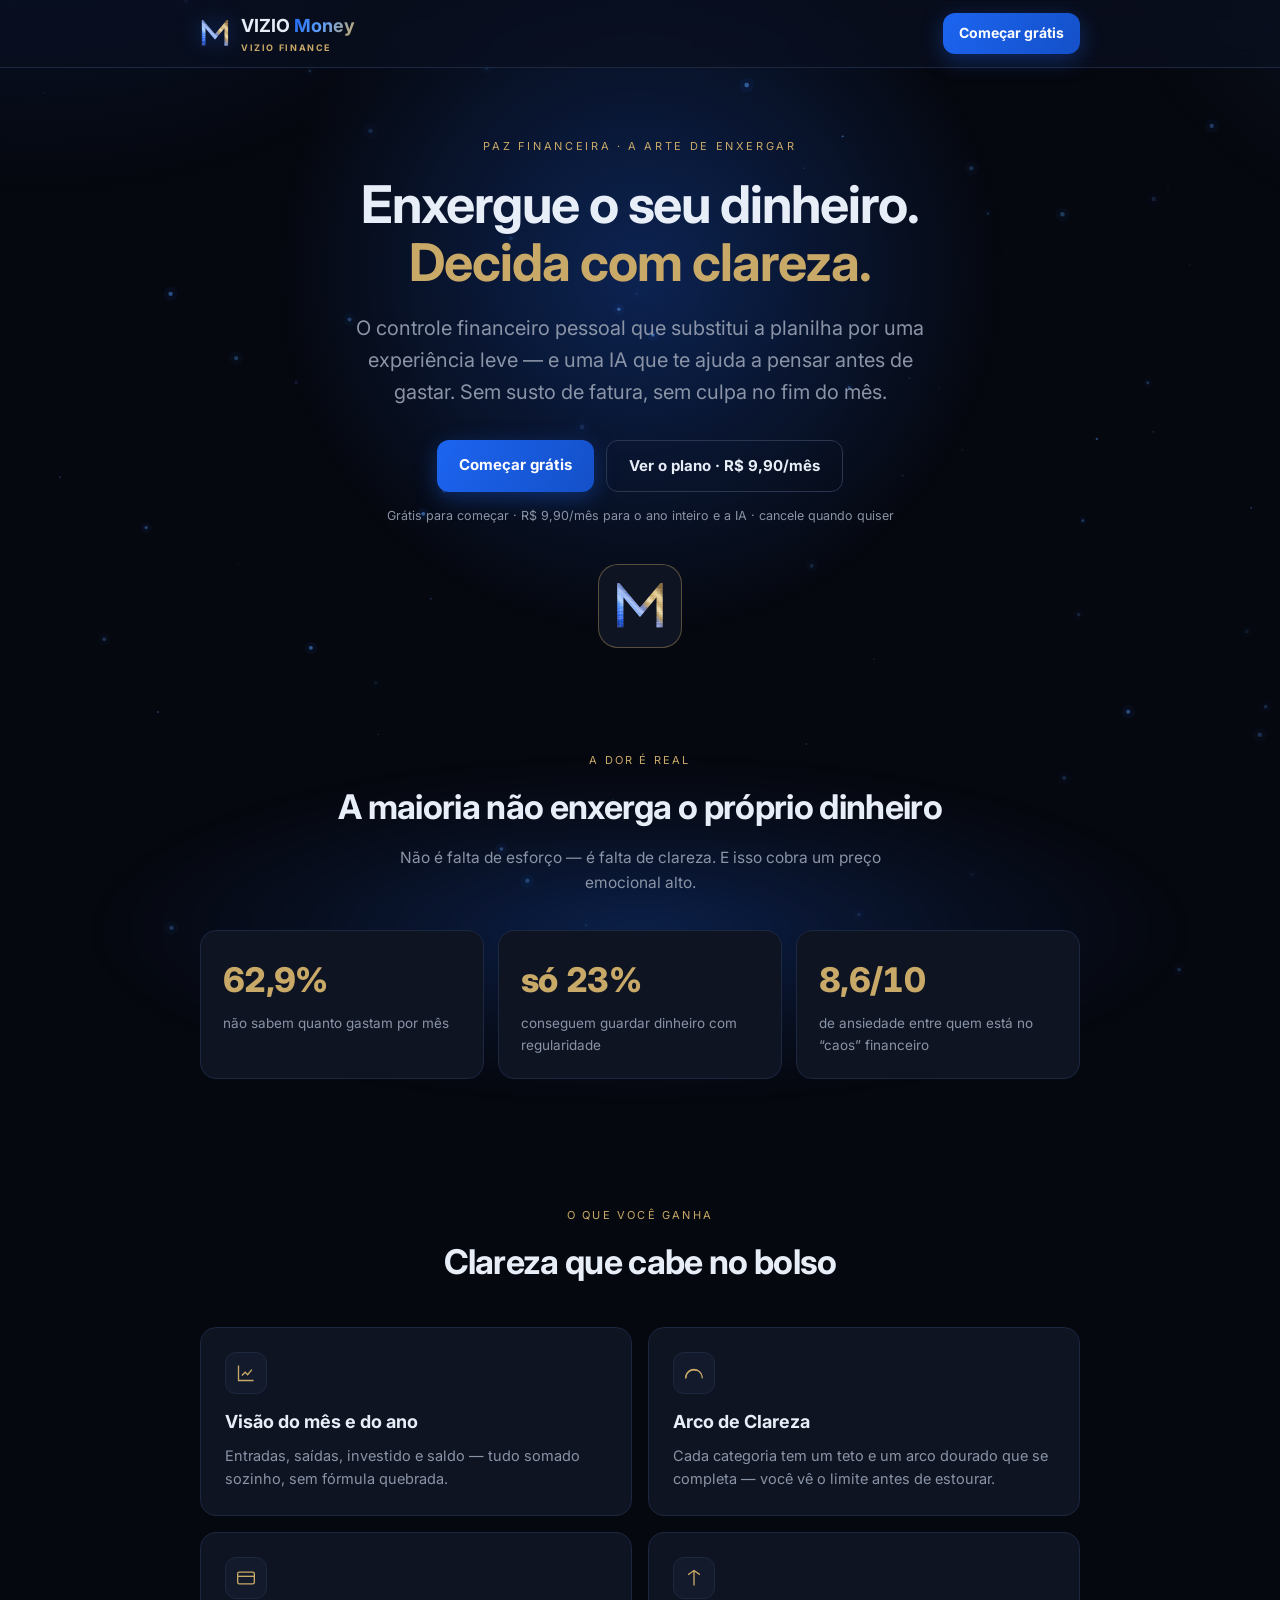
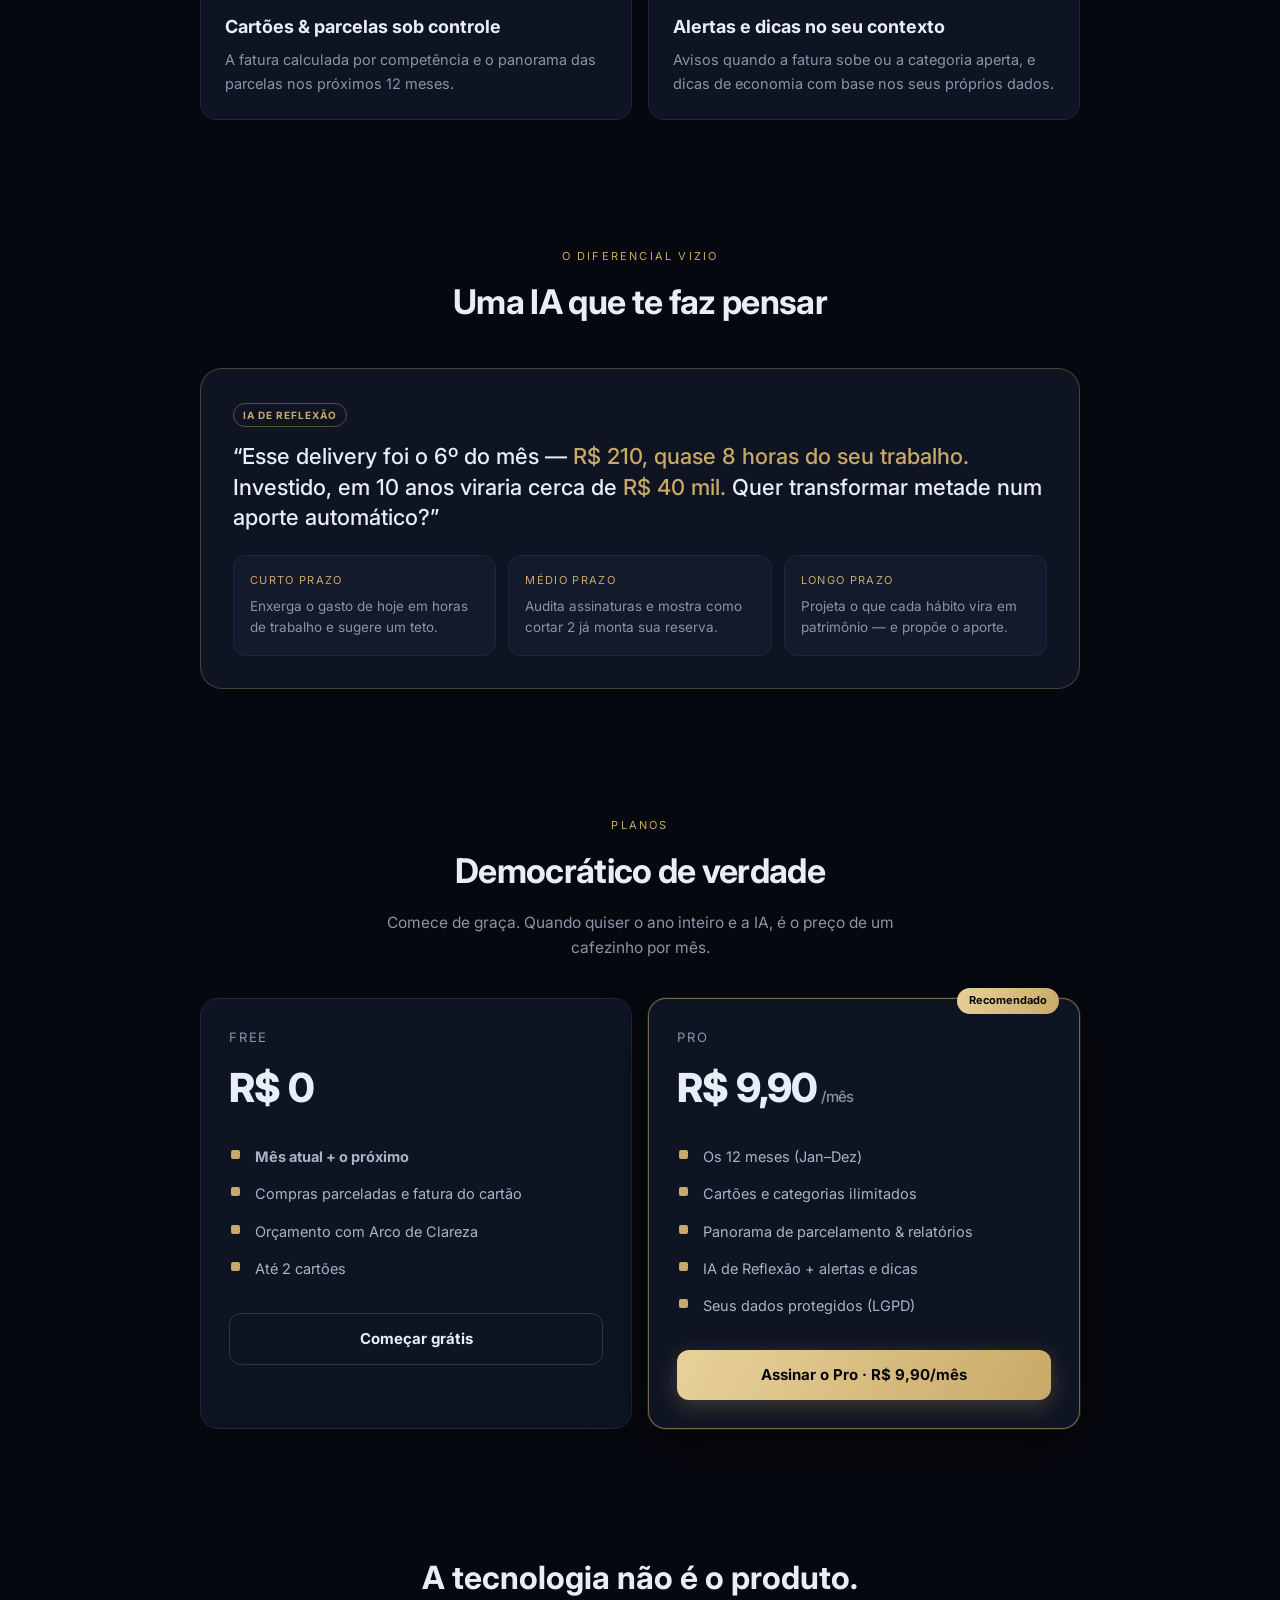
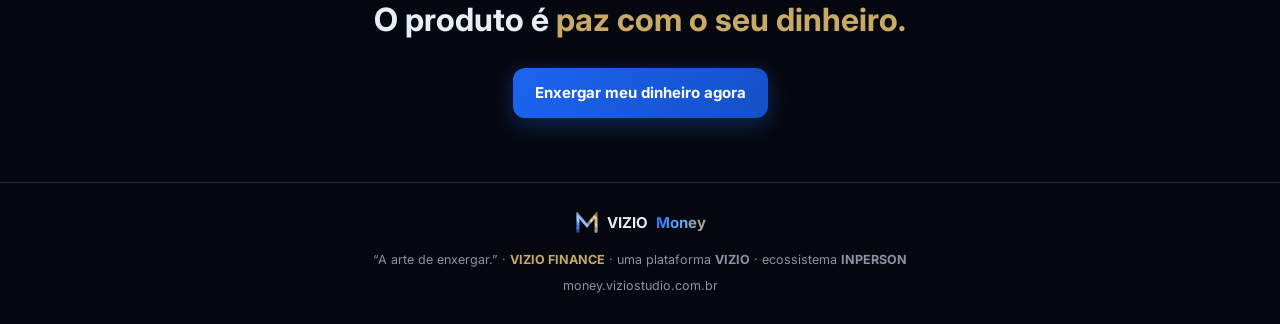
==== commit 6862197d: "Deploy VIZIO Money" ====
--- a/landing.html
+++ b/landing.html
@@ -202,9 +202,10 @@
         <div class="tier">Free</div>
         <div class="price">R$ 0</div>
         <ul>
-          <li>Mês atual completo</li>
+          <li><b>Mês atual + o próximo</b></li>
+          <li>Compras parceladas e fatura do cartão</li>
+          <li>Orçamento com Arco de Clareza</li>
           <li>Até 2 cartões</li>
-          <li>Orçamento com Arco de Clareza</li>
         </ul>
         <a class="btn btn-ghost" href="index.html">Começar grátis</a>
       </div>
--- a/brand.css
+++ b/brand.css
@@ -71,3 +71,13 @@
 
 /* ---- AURA: conteúdo sempre acima da luz (regra do padrão v3) ---- */
 .topbar,.wrap,.overlay,.toast{position:relative;z-index:1}
+
+/* ---- AURA · ajuste de produto (VIZIO Money) ----------------------------
+   Os feixes (.vz-ray) do padrão v3 são desligados AQUI, por decisão de marca:
+   num app de leitura densa (tabelas e números) a linha diagonal cruzava o
+   conteúdo e sujava a leitura. Mantemos o resto do vocabulário: brilho que
+   respira, poça de luz e partículas.
+   Feito por override — o aura.js segue CANÔNICO e intocado, para o Money não
+   divergir do padrão e continuar recebendo futuras evoluções da AURA.
+   ------------------------------------------------------------------------ */
+.vz-ray{display:none !important}
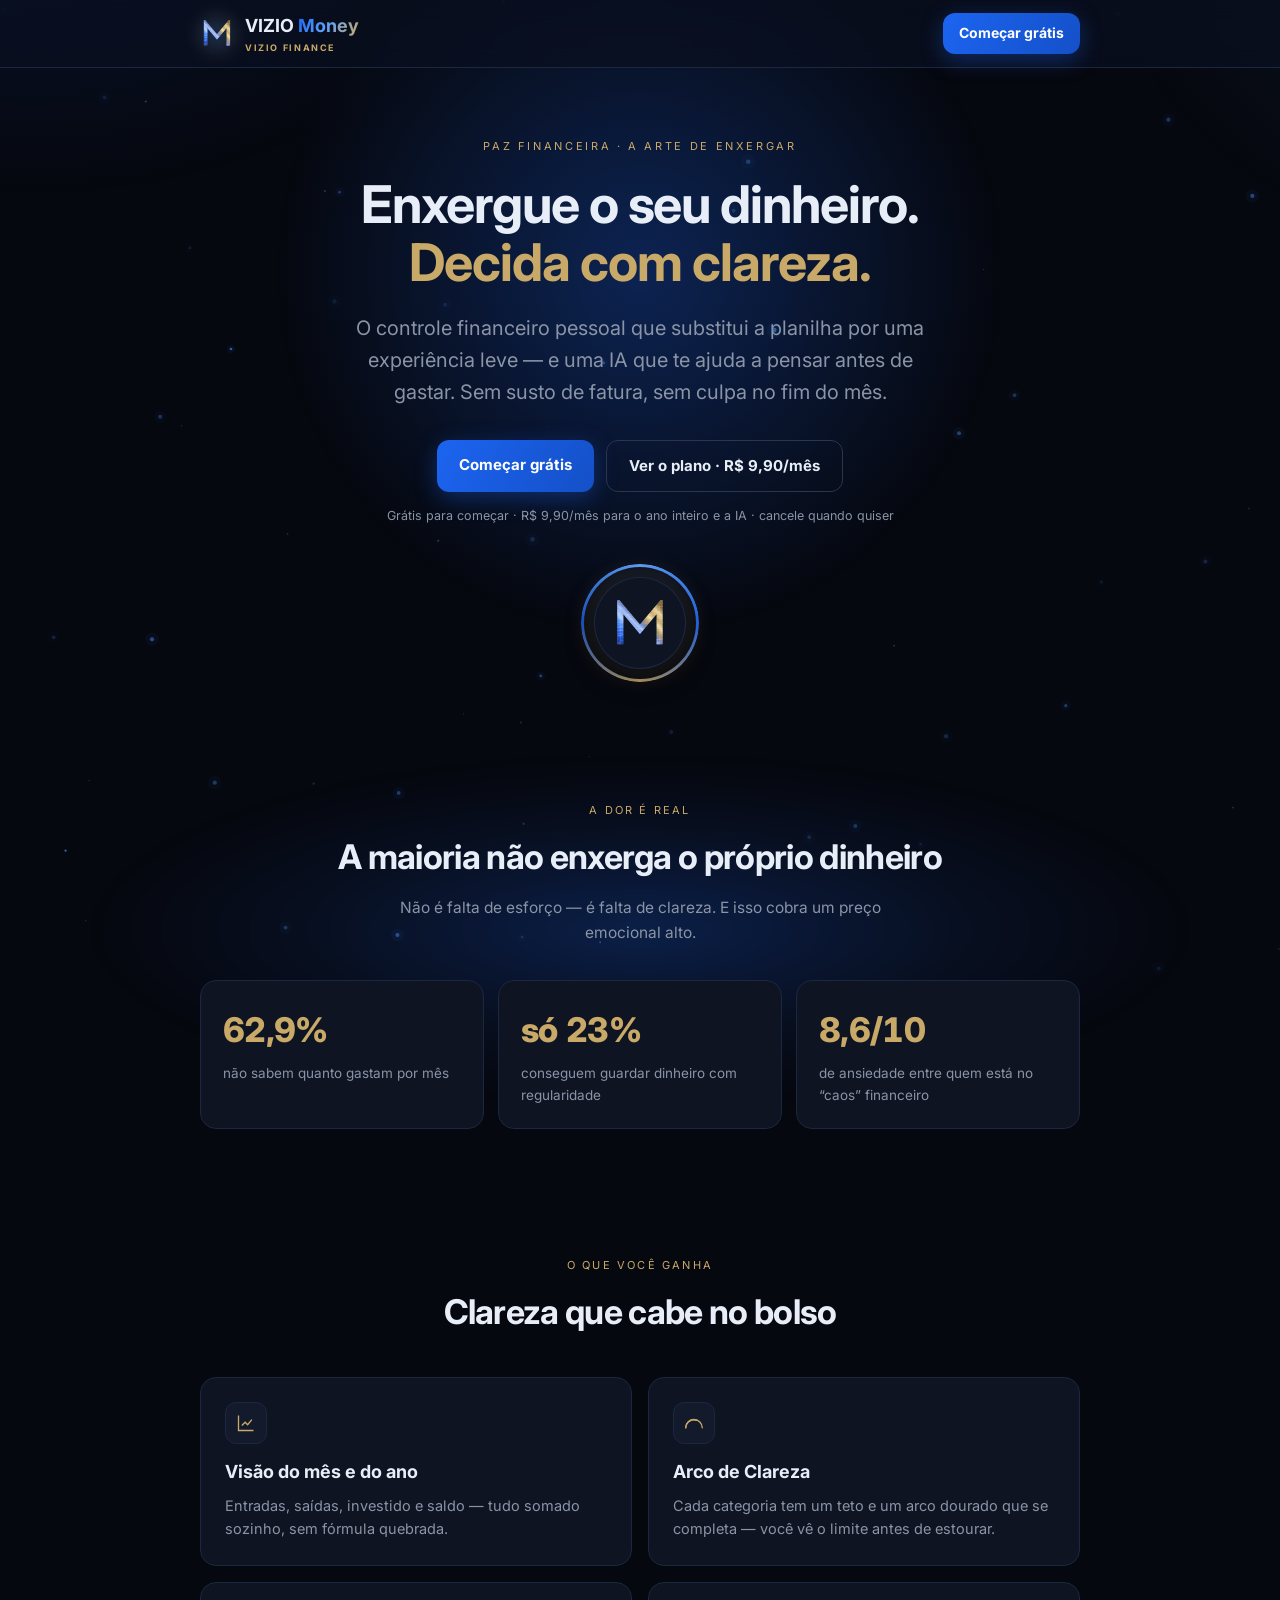
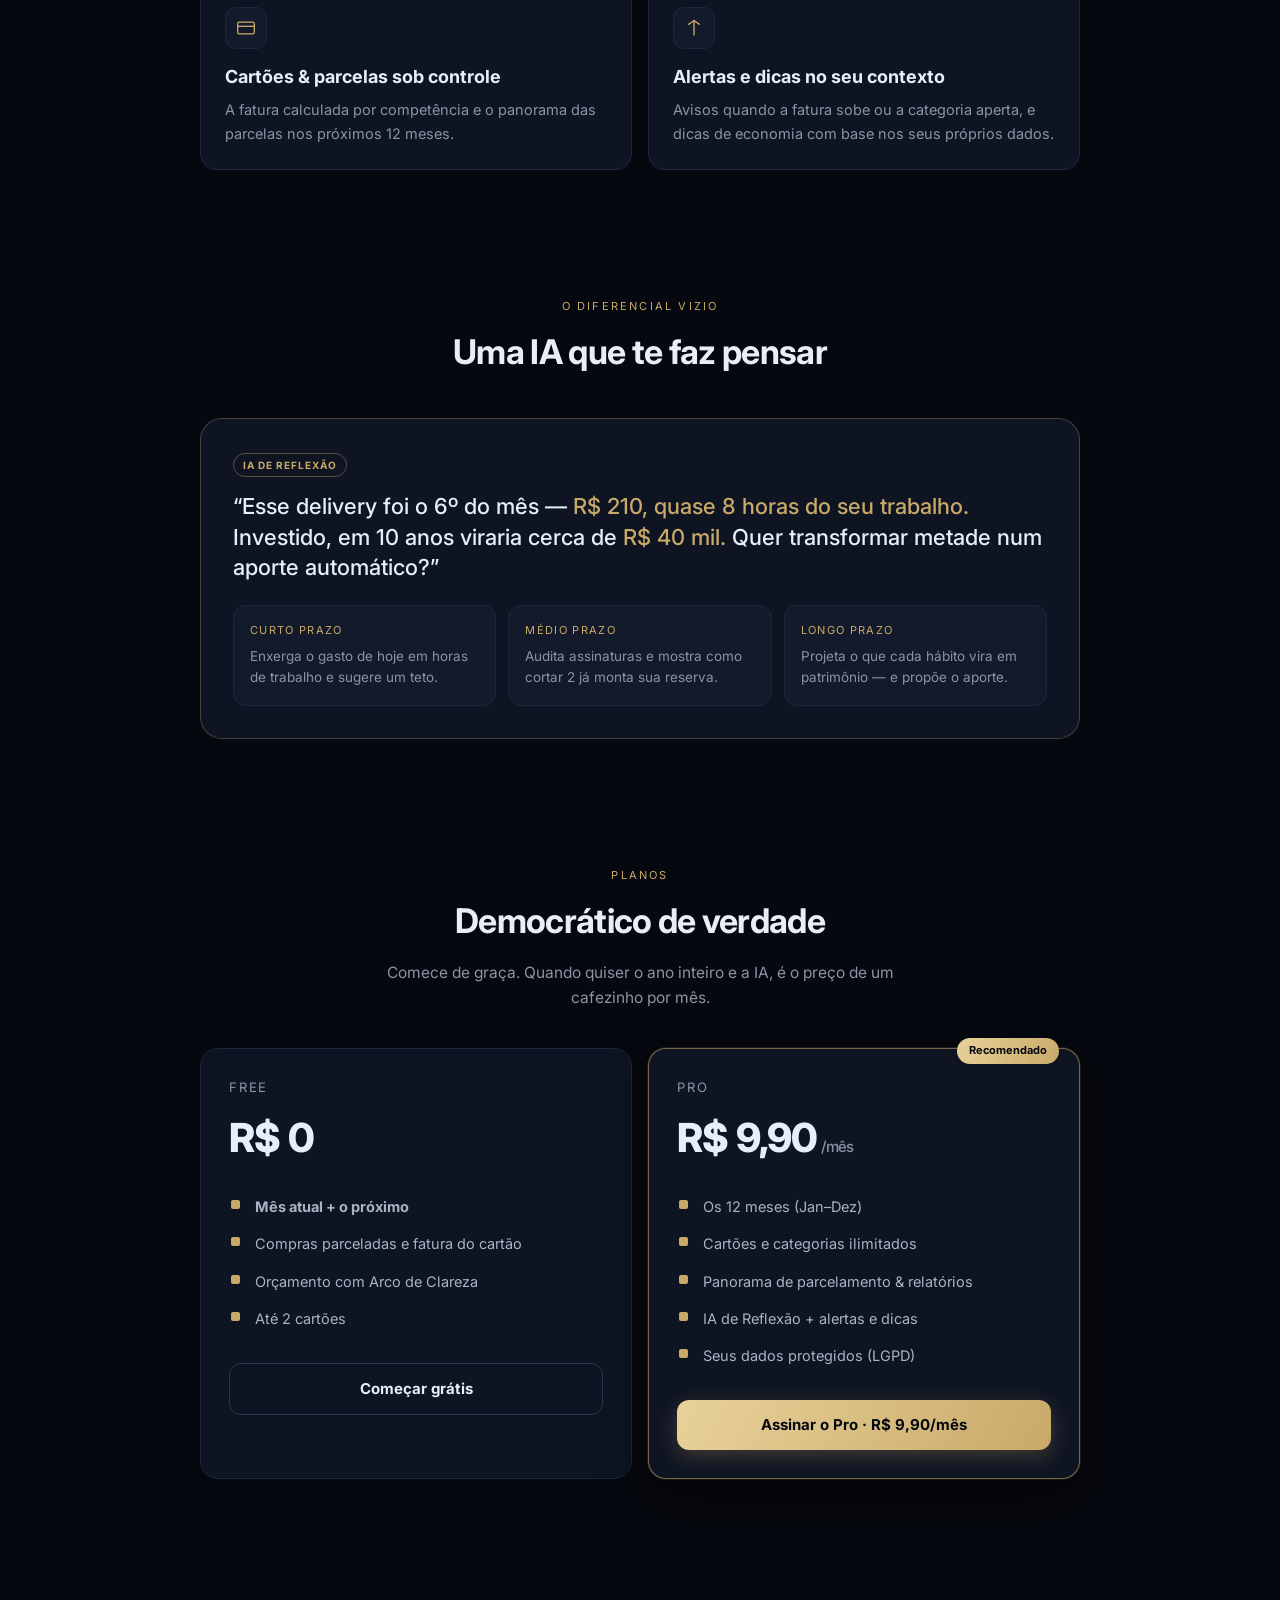
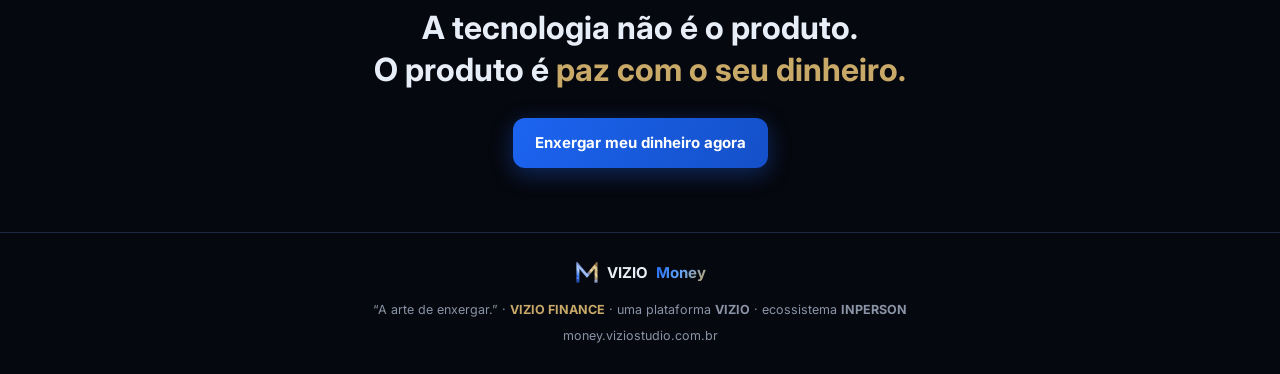
==== commit 7089b3e7: "Deploy VIZIO Money" ====
--- a/landing.html
+++ b/landing.html
@@ -11,7 +11,7 @@
 <link rel="preconnect" href="https://fonts.googleapis.com">
 <link rel="preconnect" href="https://fonts.gstatic.com" crossorigin>
 <link href="https://fonts.googleapis.com/css2?family=Inter:wght@400;500;600;700;800&display=swap" rel="stylesheet">
-<link rel="stylesheet" href="brand.css?v=0.3">
+<link rel="stylesheet" href="brand.css?v=0.4">
 <style>
 *{margin:0;padding:0;box-sizing:border-box}
 html{scroll-behavior:smooth}
@@ -127,8 +127,7 @@
 
 <nav class="nav"><div class="row">
   <a class="brand" href="#top">
-    <img src="brand/logo.svg?v=0.3" width="30" height="27" alt="VIZIO Money"
-         style="filter:drop-shadow(0 0 10px rgba(28,100,240,.45))">
+    <span class="brand-mark"><img src="brand/logo.svg?v=0.4" width="30" height="27" alt="VIZIO Money"></span>
     <span>
       <span class="bw">VIZIO <b style="background:var(--grad-money);-webkit-background-clip:text;background-clip:text;-webkit-text-fill-color:transparent">Money</b></span>
       <span style="display:block;font-size:9px;font-weight:700;letter-spacing:.18em;text-transform:uppercase;color:var(--gold)">VIZIO Finance</span>
@@ -148,9 +147,8 @@
       <a class="btn btn-ghost" href="#planos">Ver o plano · R$ 9,90/mês</a>
     </div>
     <div class="microcopy">Grátis para começar · R$ 9,90/mês para o ano inteiro e a IA · cancele quando quiser</div>
-    <div class="heroM">
-      <img src="brand/logo.svg?v=0.3" width="52" height="47" alt="VIZIO Money">
-    </div>
+    <!-- marca viva: anel girando + símbolo flutuando e batendo (padrão VIZIO) -->
+    <div class="vm-ring" style="margin-top:38px"><div class="vm-core"><img src="brand/logo.svg?v=0.4" alt="VIZIO Money"></div></div>
   </header>
 
   <section class="sec">
--- a/brand.css
+++ b/brand.css
@@ -58,12 +58,56 @@
   --sh-lg:0 18px 50px rgba(0,0,0,.6);
 }
 
+/* ==========================================================================
+   MARCA VIVA — padrão canônico VIZIO (PADRAO-AURA-v3 §3 + studio/*.html)
+   A marca NUNCA fica parada. Quatro camadas, iguais em todo o ecossistema:
+     floaty    6s   — o símbolo flutua (movimento)
+     pulseLogo 3.4s — respiração/batimento com o halo acompanhando
+     halo      3.4s — o ar em volta, em fase com o batimento
+     spin      4.6s — anel cônico girando (só no hero/login)
+   O halo é GERADO no CSS, nunca embutido no arquivo — assim acompanha o
+   tamanho e o tema. Aqui o halo é bicolor: azul VIZIO + ouro FINANCE.
+   prefers-reduced-motion: mantém a luz, remove o movimento (regra da AURA).
+   ========================================================================== */
+@keyframes vmFloaty{0%,100%{transform:translateY(0)}50%{transform:translateY(-7px)}}
+@keyframes vmPulseLogo{
+  0%,100%{transform:scale(1);   filter:drop-shadow(0 3px 10px rgba(28,100,240,.30))}
+  50%    {transform:scale(1.07);filter:drop-shadow(0 5px 16px rgba(60,148,252,.55)) drop-shadow(0 0 14px rgba(201,169,104,.35))}}
+@keyframes vmHalo{0%,100%{opacity:.42;transform:scale(1)}50%{opacity:.9;transform:scale(1.08)}}
+@keyframes vmSpin{to{transform:rotate(360deg)}}
+
 /* ---- Lockup de marca ---- */
 .brand-lockup{display:inline-flex;align-items:center;gap:11px;text-decoration:none}
 .brand-mark{width:34px;height:34px;border-radius:9px;background:transparent;border:none;
-  display:flex;align-items:center;justify-content:center;
-  filter:drop-shadow(0 0 10px rgba(28,100,240,.45)) drop-shadow(0 6px 16px rgba(201,169,104,.20))}
-.brand-mark svg,.brand-mark img{display:block}
+  display:flex;align-items:center;justify-content:center;position:relative;
+  animation:vmFloaty 6s ease-in-out infinite}
+/* o ar em volta do símbolo, respirando em fase com o batimento */
+.brand-mark::after{content:"";position:absolute;inset:-7px;border-radius:50%;pointer-events:none;
+  background:radial-gradient(circle,rgba(60,148,252,.30),rgba(201,169,104,.10) 55%,transparent 70%);
+  filter:blur(8px);animation:vmHalo 3.4s ease-in-out infinite;z-index:0}
+.brand-mark svg,.brand-mark img{display:block;position:relative;z-index:1;
+  animation:vmPulseLogo 3.4s ease-in-out infinite}
+
+/* ---- Símbolo grande com anel (login, hero) ---- */
+.vm-ring{width:118px;height:118px;margin:0 auto 16px;position:relative;display:grid;place-items:center;
+  animation:vmFloaty 6s ease-in-out infinite}
+.vm-ring::before{content:"";position:absolute;inset:0;border-radius:50%;padding:3px;
+  background:conic-gradient(from 0deg,#5AA0FF,#1C64F0,#C9A968,#1450C8,#5AA0FF);
+  -webkit-mask:linear-gradient(#000 0 0) content-box,linear-gradient(#000 0 0);
+  -webkit-mask-composite:xor;mask-composite:exclude;animation:vmSpin 4.6s linear infinite}
+.vm-ring::after{content:"";position:absolute;inset:-6px;border-radius:50%;
+  background:radial-gradient(circle,rgba(60,148,252,.28),rgba(201,169,104,.12) 55%,transparent 68%);
+  filter:blur(9px);animation:vmHalo 3.4s ease-in-out infinite}
+.vm-core{width:92px;height:92px;border-radius:50%;background:var(--night);display:grid;place-items:center;
+  position:relative;z-index:2;box-shadow:inset 0 0 0 1px var(--line),0 8px 26px rgba(0,0,0,.5)}
+.vm-core img{width:52px;height:47px;object-fit:contain;display:block;
+  animation:vmPulseLogo 3.4s ease-in-out infinite}
+
+/* Acessibilidade: a luz fica, o movimento sai (regra inegociável da AURA) */
+@media (prefers-reduced-motion: reduce){
+  .brand-mark,.brand-mark img,.brand-mark::after,
+  .vm-ring,.vm-ring::before,.vm-ring::after,.vm-core img{animation:none !important}
+}
 .brand-word{font-family:var(--font-display);font-weight:800;font-size:18px;letter-spacing:-.01em;color:var(--warm);line-height:1}
 /* "Money" recebe o metal azul->ouro do símbolo */
 .brand-word b{font-weight:800;background:var(--grad-money);-webkit-background-clip:text;background-clip:text;-webkit-text-fill-color:transparent}
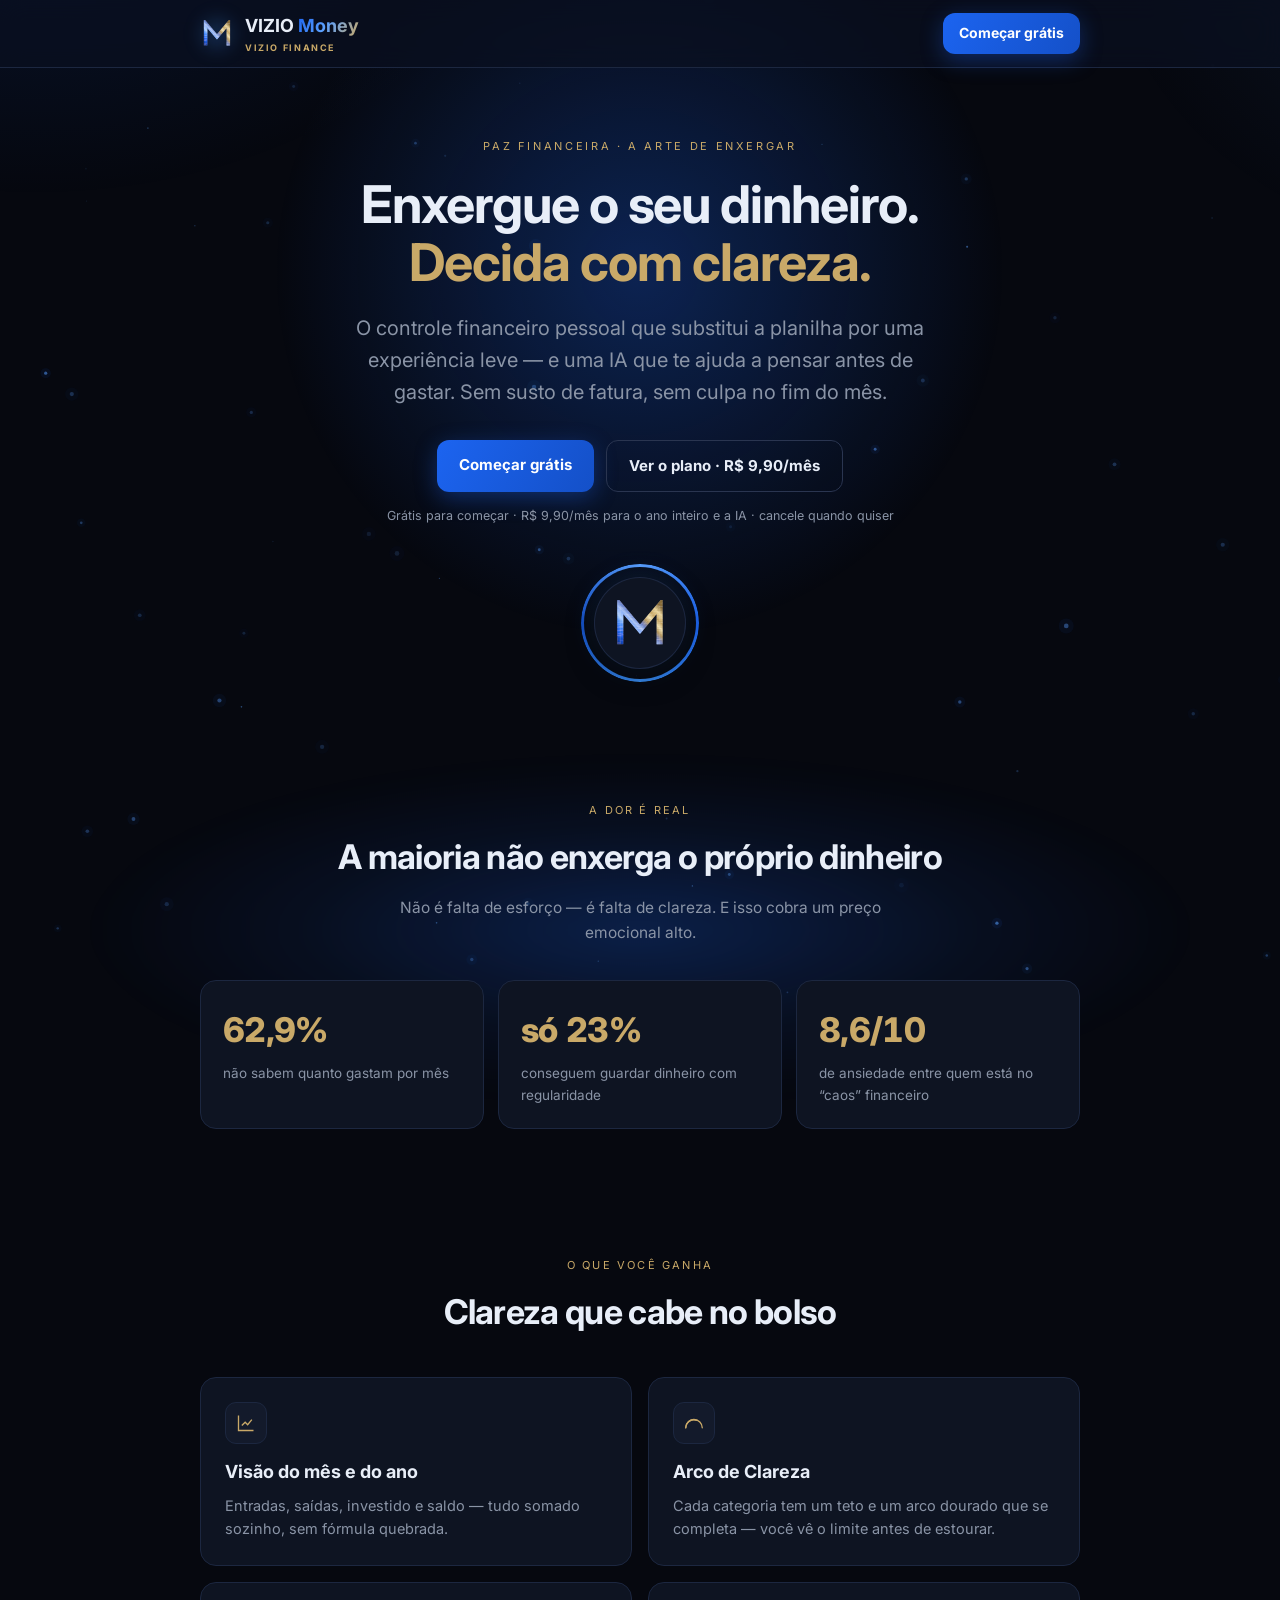
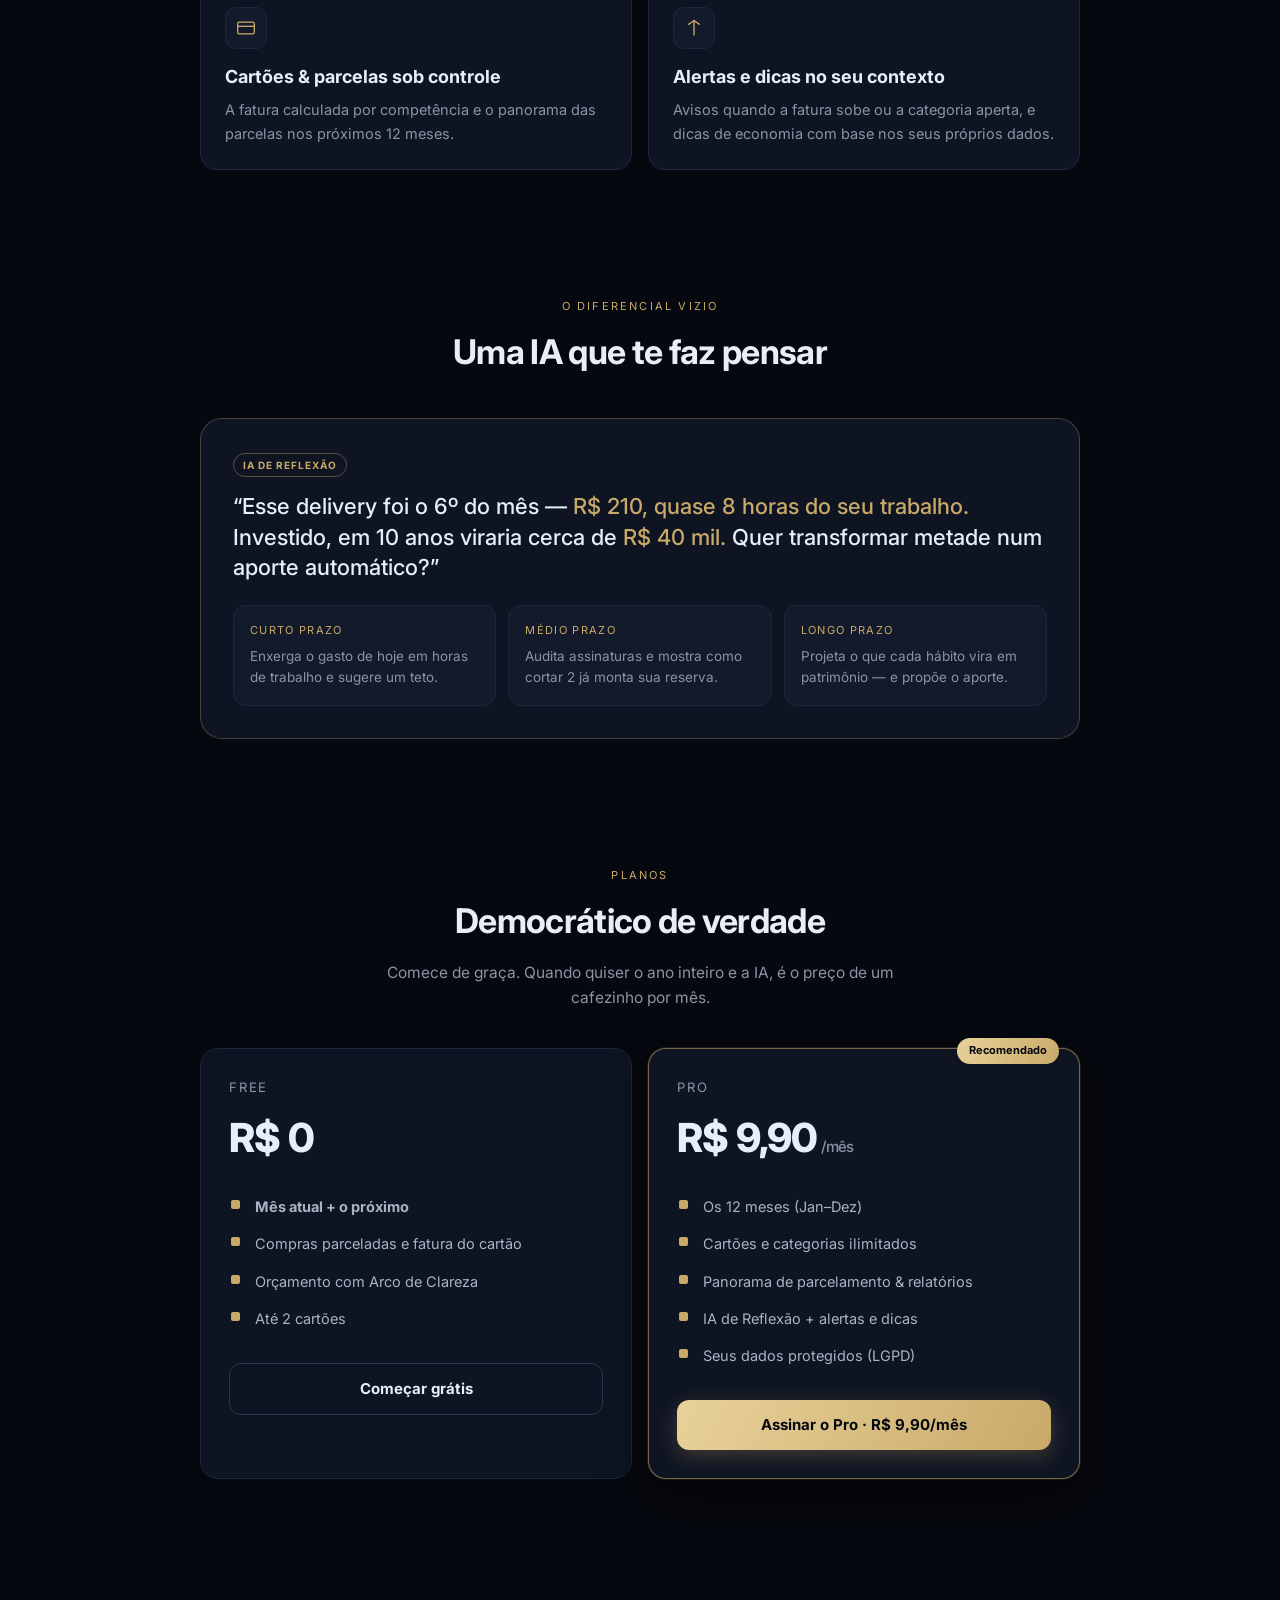
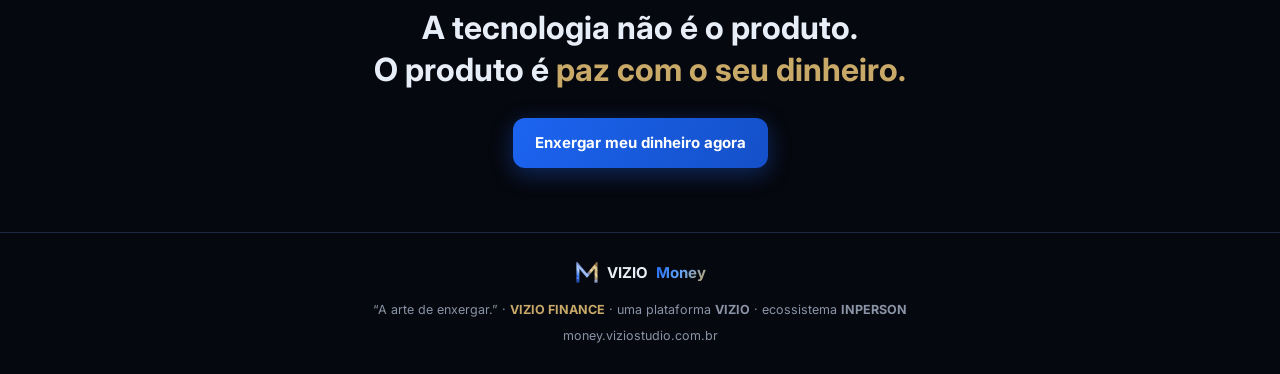
==== commit 383e5759: "Deploy VIZIO Money" ====
--- a/landing.html
+++ b/landing.html
@@ -11,7 +11,7 @@
 <link rel="preconnect" href="https://fonts.googleapis.com">
 <link rel="preconnect" href="https://fonts.gstatic.com" crossorigin>
 <link href="https://fonts.googleapis.com/css2?family=Inter:wght@400;500;600;700;800&display=swap" rel="stylesheet">
-<link rel="stylesheet" href="brand.css?v=0.4">
+<link rel="stylesheet" href="brand.css?v=0.8">
 <style>
 *{margin:0;padding:0;box-sizing:border-box}
 html{scroll-behavior:smooth}
--- a/brand.css
+++ b/brand.css
@@ -59,21 +59,28 @@
 }
 
 /* ==========================================================================
-   MARCA VIVA — padrão canônico VIZIO (PADRAO-AURA-v3 §3 + studio/*.html)
-   A marca NUNCA fica parada. Quatro camadas, iguais em todo o ecossistema:
-     floaty    6s   — o símbolo flutua (movimento)
-     pulseLogo 3.4s — respiração/batimento com o halo acompanhando
-     halo      3.4s — o ar em volta, em fase com o batimento
-     spin      4.6s — anel cônico girando (só no hero/login)
-   O halo é GERADO no CSS, nunca embutido no arquivo — assim acompanha o
-   tamanho e o tema. Aqui o halo é bicolor: azul VIZIO + ouro FINANCE.
-   prefers-reduced-motion: mantém a luz, remove o movimento (regra da AURA).
+   MARCA VIVA — PADRÃO CANÔNICO VIZIO/INPERSON  ·  NÃO CUSTOMIZAR
+   Fonte da verdade: studio/cadastro.html (+ PADRAO-AURA-v3 §3).
+   Estes quatro keyframes são IDÊNTICOS em todo o ecossistema — Money,
+   Financiamento, Consórcio, Studio, INPERSON. A marca respira do mesmo jeito
+   em todo lugar; é isso que faz o conjunto parecer uma empresa só.
+
+     floaty    6s   translateY(-9px)            — o símbolo flutua
+     pulseLogo 3.4s scale(1.07) + drop-shadow   — respiração / batimento
+     halo      3.4s opacity .45→.9, scale 1.08  — o ar em volta, em fase
+     spin      4.6s conic-gradient azul         — anel girando (hero/login)
+
+   REGRA: a animação da marca é SEMPRE azul VIZIO. O ouro é do dinheiro
+   (saldo, patrimônio, valores) — nunca do movimento da marca. Já erramos
+   isso aqui uma vez: ouro no anel, no halo e no batimento. Corrigido.
+   O halo é GERADO no CSS, nunca embutido no arquivo.
+   prefers-reduced-motion: mantém a luz, remove o movimento.
    ========================================================================== */
-@keyframes vmFloaty{0%,100%{transform:translateY(0)}50%{transform:translateY(-7px)}}
+@keyframes vmFloaty{0%,100%{transform:translateY(0)}50%{transform:translateY(-9px)}}
 @keyframes vmPulseLogo{
-  0%,100%{transform:scale(1);   filter:drop-shadow(0 3px 10px rgba(28,100,240,.30))}
-  50%    {transform:scale(1.07);filter:drop-shadow(0 5px 16px rgba(60,148,252,.55)) drop-shadow(0 0 14px rgba(201,169,104,.35))}}
-@keyframes vmHalo{0%,100%{opacity:.42;transform:scale(1)}50%{opacity:.9;transform:scale(1.08)}}
+  0%,100%{transform:scale(1);   filter:drop-shadow(0 4px 12px rgba(28,100,240,.28))}
+  50%    {transform:scale(1.07);filter:drop-shadow(0 6px 18px rgba(60,148,252,.5))}}
+@keyframes vmHalo{0%,100%{opacity:.45;transform:scale(1)}50%{opacity:.9;transform:scale(1.08)}}
 @keyframes vmSpin{to{transform:rotate(360deg)}}
 
 /* ---- Lockup de marca ---- */
@@ -81,9 +88,9 @@
 .brand-mark{width:34px;height:34px;border-radius:9px;background:transparent;border:none;
   display:flex;align-items:center;justify-content:center;position:relative;
   animation:vmFloaty 6s ease-in-out infinite}
-/* o ar em volta do símbolo, respirando em fase com o batimento */
+/* o ar em volta do símbolo, respirando em fase com o batimento (azul canônico) */
 .brand-mark::after{content:"";position:absolute;inset:-7px;border-radius:50%;pointer-events:none;
-  background:radial-gradient(circle,rgba(60,148,252,.30),rgba(201,169,104,.10) 55%,transparent 70%);
+  background:radial-gradient(circle,rgba(60,148,252,.28),transparent 68%);
   filter:blur(8px);animation:vmHalo 3.4s ease-in-out infinite;z-index:0}
 .brand-mark svg,.brand-mark img{display:block;position:relative;z-index:1;
   animation:vmPulseLogo 3.4s ease-in-out infinite}
@@ -91,12 +98,13 @@
 /* ---- Símbolo grande com anel (login, hero) ---- */
 .vm-ring{width:118px;height:118px;margin:0 auto 16px;position:relative;display:grid;place-items:center;
   animation:vmFloaty 6s ease-in-out infinite}
+/* anel cônico CANÔNICO — exatamente o do studio/cadastro.html (azul puro) */
 .vm-ring::before{content:"";position:absolute;inset:0;border-radius:50%;padding:3px;
-  background:conic-gradient(from 0deg,#5AA0FF,#1C64F0,#C9A968,#1450C8,#5AA0FF);
+  background:conic-gradient(from 0deg,#5AA0FF,#1C64F0,#3C94FC,#1450C8,#5AA0FF);
   -webkit-mask:linear-gradient(#000 0 0) content-box,linear-gradient(#000 0 0);
   -webkit-mask-composite:xor;mask-composite:exclude;animation:vmSpin 4.6s linear infinite}
 .vm-ring::after{content:"";position:absolute;inset:-6px;border-radius:50%;
-  background:radial-gradient(circle,rgba(60,148,252,.28),rgba(201,169,104,.12) 55%,transparent 68%);
+  background:radial-gradient(circle,rgba(60,148,252,.28),transparent 68%);
   filter:blur(9px);animation:vmHalo 3.4s ease-in-out infinite}
 .vm-core{width:92px;height:92px;border-radius:50%;background:var(--night);display:grid;place-items:center;
   position:relative;z-index:2;box-shadow:inset 0 0 0 1px var(--line),0 8px 26px rgba(0,0,0,.5)}
@@ -113,6 +121,12 @@
 .brand-word b{font-weight:800;background:var(--grad-money);-webkit-background-clip:text;background-clip:text;-webkit-text-fill-color:transparent}
 .brand-badge{font-family:var(--font);font-size:9px;font-weight:700;letter-spacing:.18em;text-transform:uppercase;color:var(--gold)}
 
+/* Convite de cortesia: a promessa aparece ANTES do formulário — senão criar
+   conta parece só burocracia. Ouro porque é valor recebido. */
+.vm-convite{background:var(--gold-soft);border:1px solid rgba(201,169,104,.42);color:var(--gold-2);
+  border-radius:10px;padding:10px 12px;font-size:12.5px;line-height:1.5;margin-bottom:12px;text-align:left}
+.vm-convite b{color:var(--gold-2)}
+
 /* ---- AURA: conteúdo sempre acima da luz (regra do padrão v3) ---- */
 .topbar,.wrap,.overlay,.toast{position:relative;z-index:1}
 
